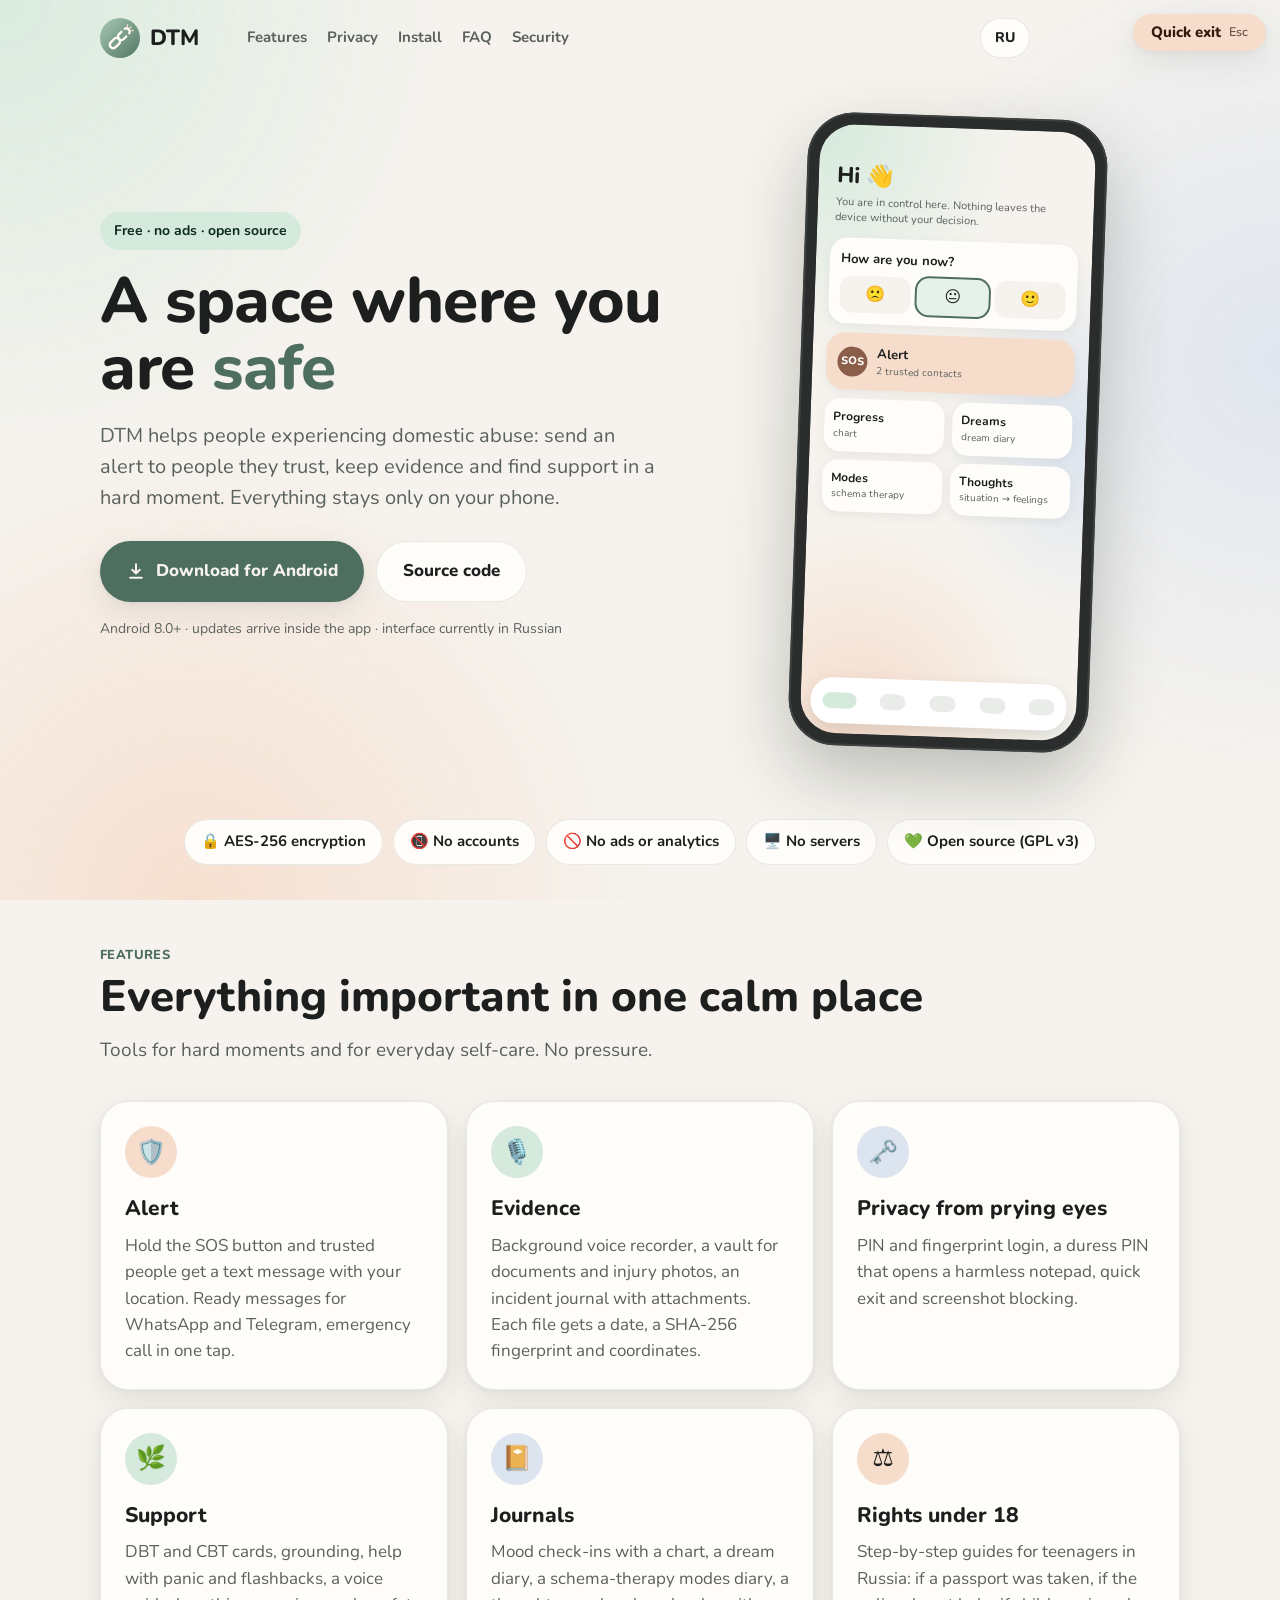
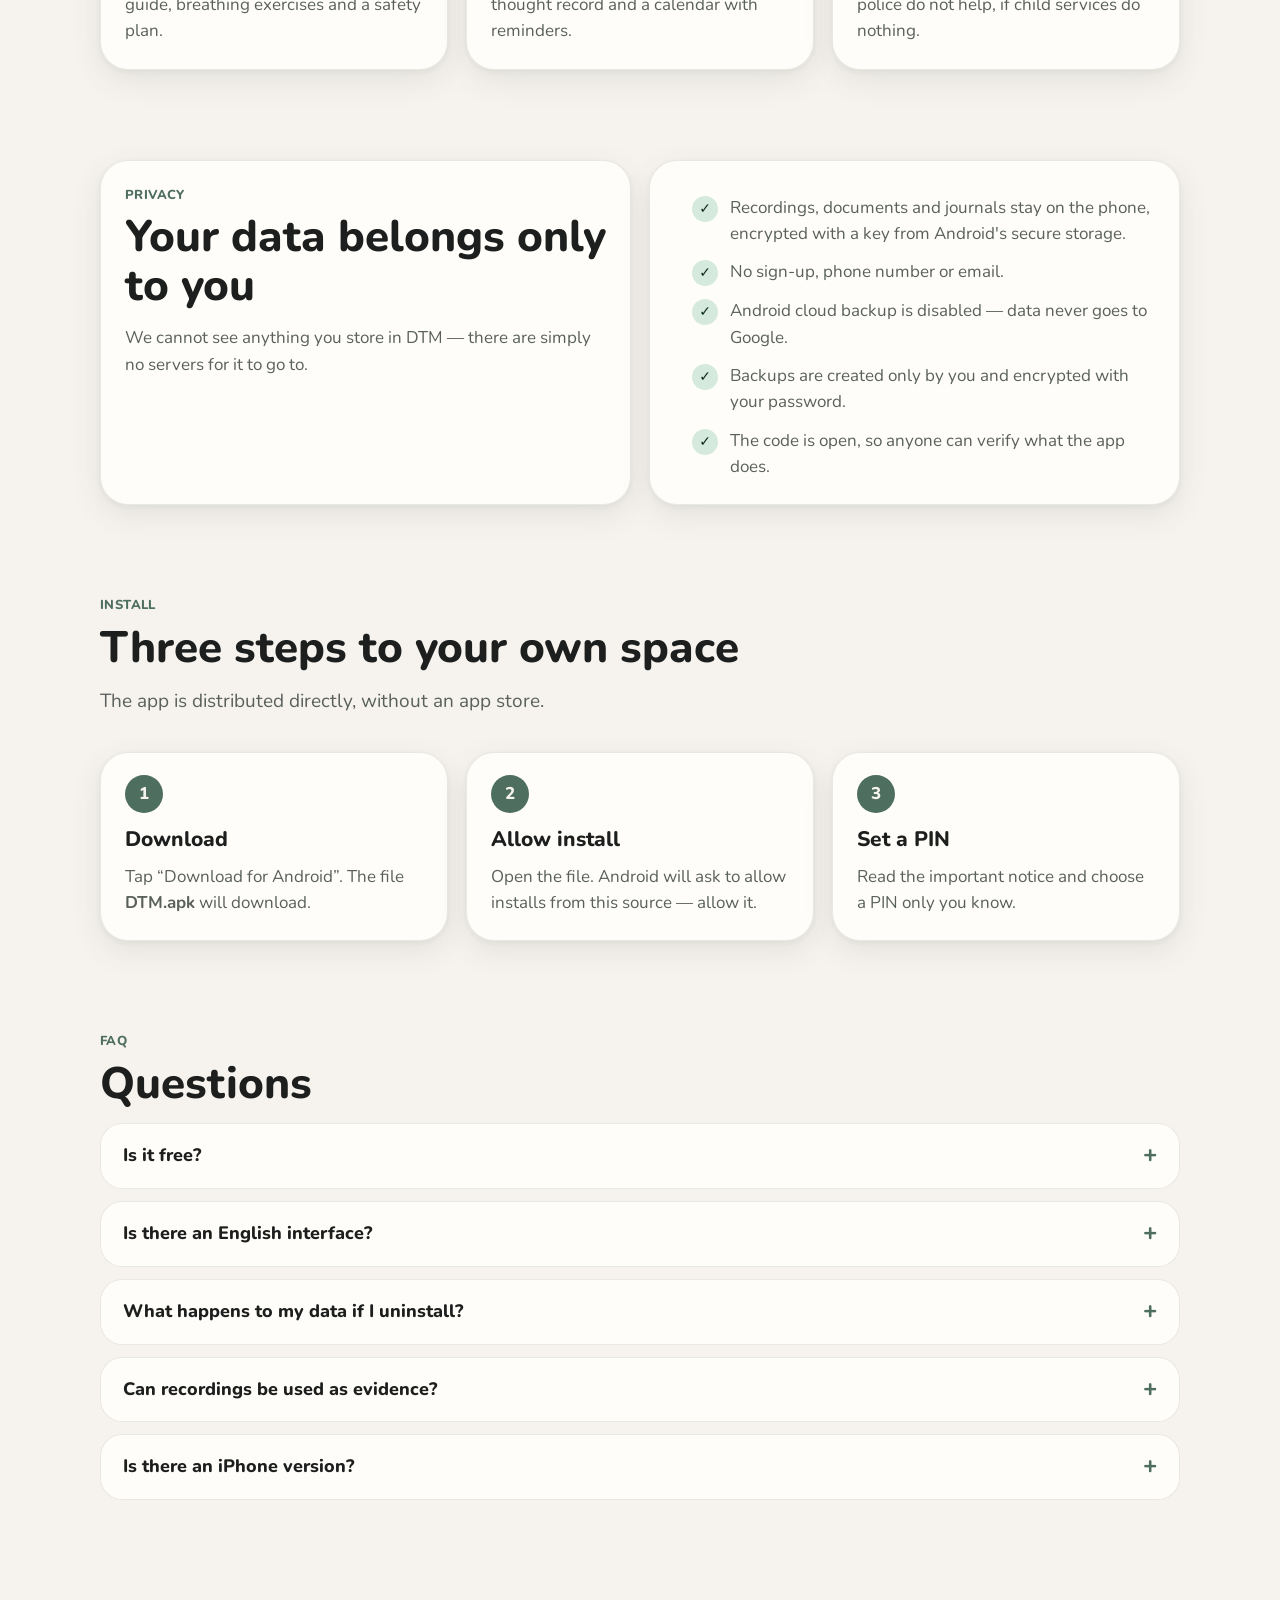
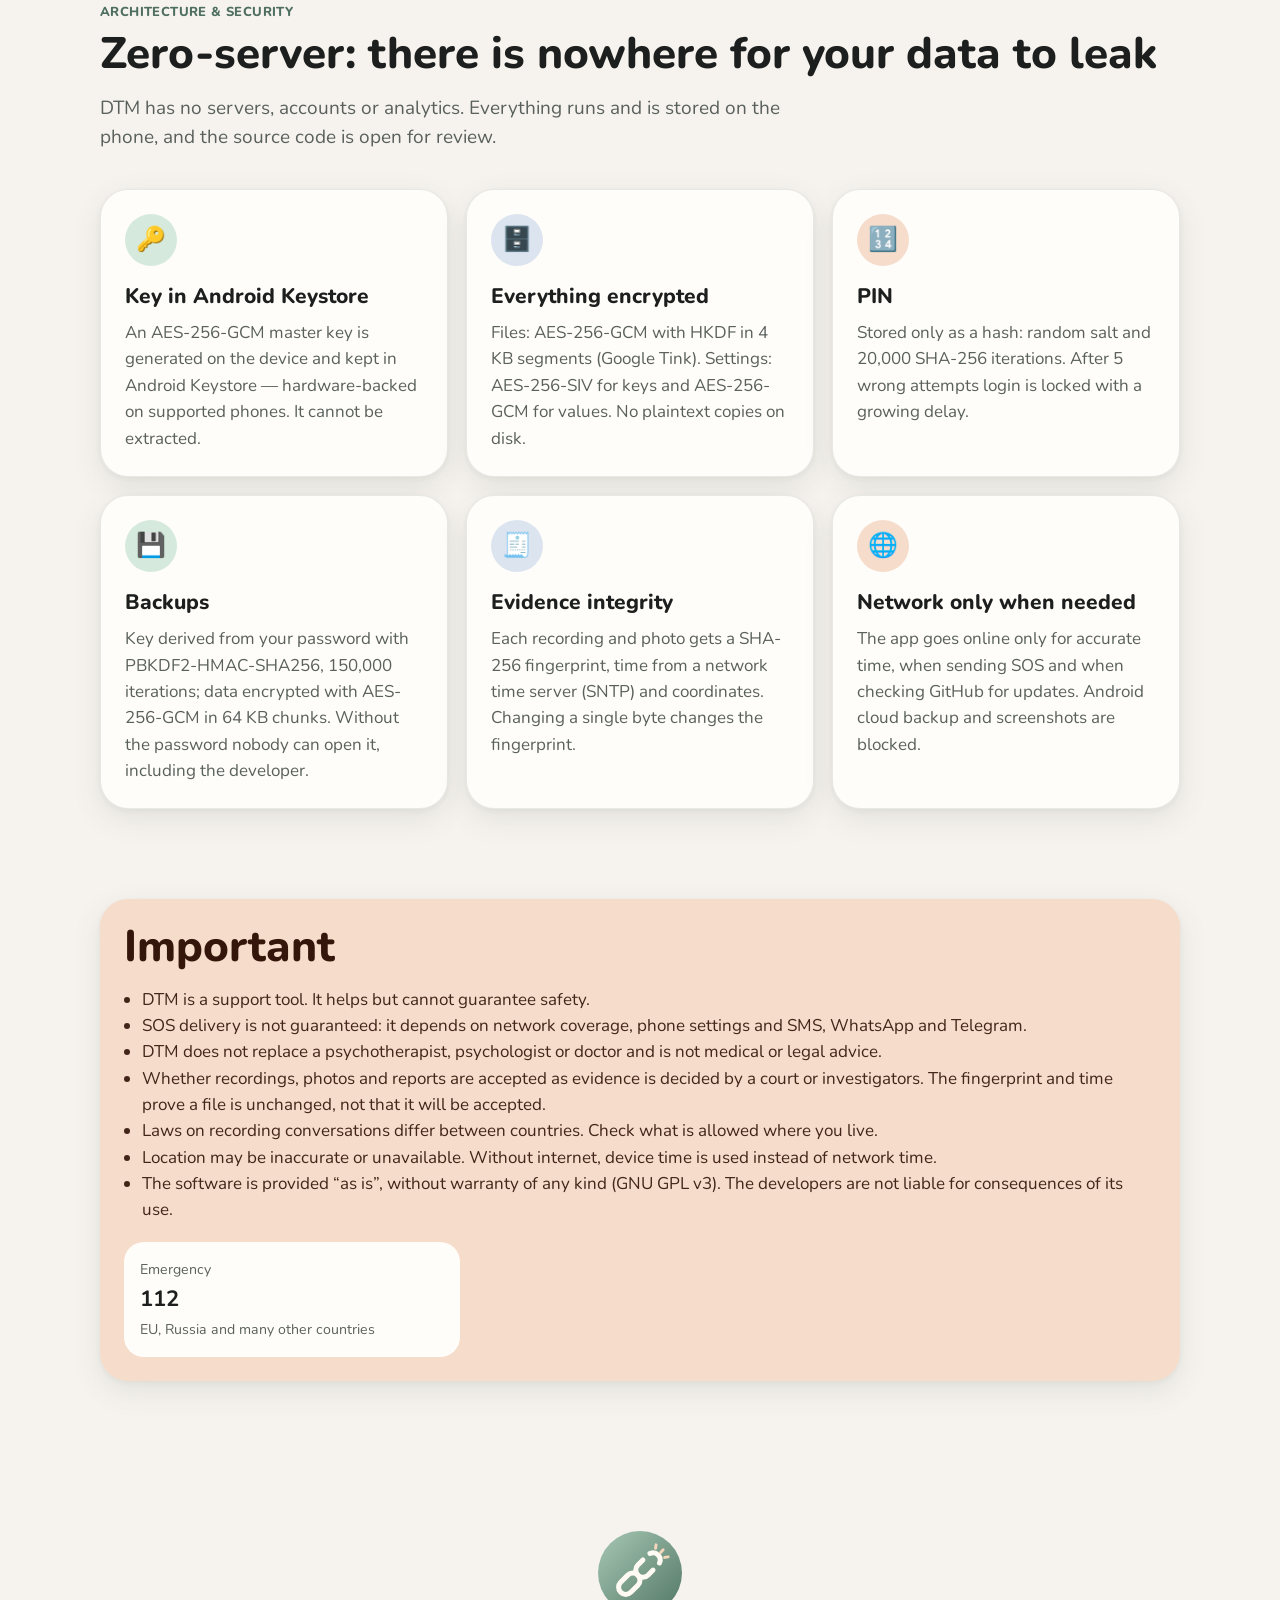
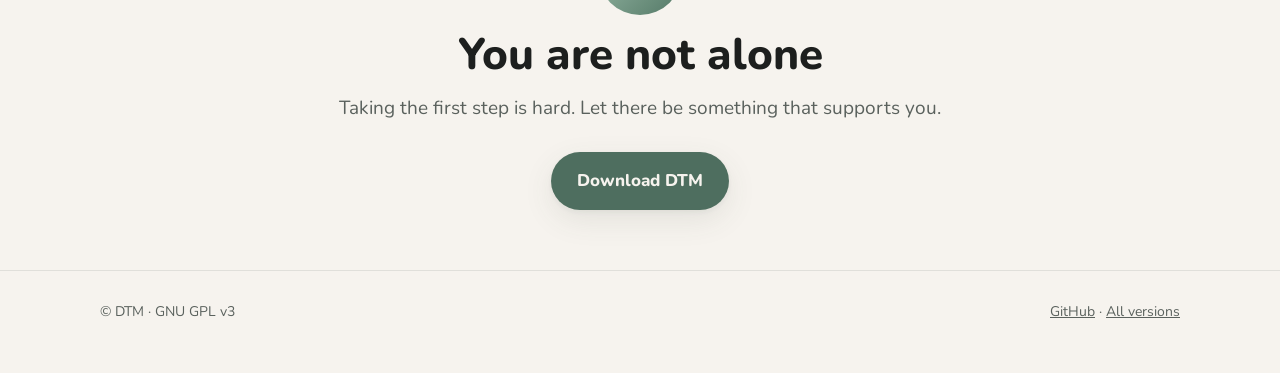
==== docs/en.html @ bc2557f1 "Лицензия GPLv3, README на английском, сайт на английском, раздел безопасности, работа в фоне" ====
<!doctype html>
<html lang="en">
<head>
<meta charset="utf-8">
<meta name="viewport" content="width=device-width, initial-scale=1, viewport-fit=cover">
<title>DTM — a space where you are safe</title>
<meta name="description" content="DTM is a free Android app for people experiencing domestic abuse: SOS with location, an encrypted vault for evidence, journals and support tools. All data stays on the phone.">
<meta name="referrer" content="no-referrer">
<meta property="og:title" content="DTM — a space where you are safe">
<meta property="og:description" content="Free Android app: SOS, an encrypted evidence vault, journals and support. No accounts, ads or servers.">
<meta property="og:image" content="https://nikaminow.github.io/DTM/logo.png">
<link rel="alternate" hreflang="ru" href="https://nikaminow.github.io/DTM/">
<link rel="icon" href="logo.svg" type="image/svg+xml">
<link rel="preconnect" href="https://fonts.googleapis.com">
<link rel="preconnect" href="https://fonts.gstatic.com" crossorigin>
<link href="https://fonts.googleapis.com/css2?family=Nunito:wght@400;500;600;700;800&display=swap" rel="stylesheet">
<link rel="stylesheet" href="style.css">
</head>
<body>

<button class="exit" id="exit" type="button">Quick exit <small>Esc</small></button>

<header class="top">
  <div class="wrap nav">
    <a class="brand" href="#"><img src="logo.svg" alt=""> DTM</a>
    <nav>
      <a href="#features">Features</a>
      <a href="#privacy">Privacy</a>
      <a href="#install">Install</a>
      <a href="#faq">FAQ</a>
      <a href="#arch">Security</a>
    </nav>
    <a class="langsw" href="index.html" hreflang="ru">RU</a>
  </div>
</header>

<main class="wrap">
  <section class="hero">
    <div>
      <span class="pill">Free · no ads · open source</span>
      <h1>A space where you are <em>safe</em></h1>
      <p class="lead">DTM helps people experiencing domestic abuse: send an alert to people they trust, keep evidence and find support in a hard moment. Everything stays only on your phone.</p>
      <div class="cta">
        <a class="btn btn-primary" href="https://github.com/nikaminow/DTM/releases/latest/download/DTM.apk">
          <svg viewBox="0 0 24 24" fill="none" stroke="currentColor" stroke-width="2.4" stroke-linecap="round" stroke-linejoin="round"><path d="M12 4v11m0 0-4.5-4.5M12 15l4.5-4.5M5 20h14"/></svg>
          Download for Android
        </a>
        <a class="btn btn-soft" href="https://github.com/nikaminow/DTM">Source code</a>
      </div>
      <p class="meta">Android 8.0+ · updates arrive inside the app · interface currently in Russian</p>
    </div>
    <div class="phone" aria-hidden="true">
      <div class="screen">
        <h4>Hi 👋</h4>
        <p class="sub">You are in control here. Nothing leaves the device without your decision.</p>
        <div class="m-card"><b>How are you now?</b>
          <div class="m-mood"><span>🙁</span><span class="on">😐</span><span>🙂</span></div>
        </div>
        <div class="m-card m-sos"><i>SOS</i><div><b>Alert</b><small>2 trusted contacts</small></div></div>
        <div class="m-row">
          <div class="m-tile"><b>Progress</b><small>chart</small></div>
          <div class="m-tile"><b>Dreams</b><small>dream diary</small></div>
          <div class="m-tile"><b>Modes</b><small>schema therapy</small></div>
          <div class="m-tile"><b>Thoughts</b><small>situation → feelings</small></div>
        </div>
        <div class="m-bar"><span class="on"></span><span></span><span></span><span></span><span></span></div>
      </div>
    </div>
  </section>

  <div class="trust reveal">
    <span>🔒 AES-256 encryption</span>
    <span>📵 No accounts</span>
    <span>🚫 No ads or analytics</span>
    <span>🖥️ No servers</span>
    <span>💚 Open source (GPL v3)</span>
  </div>

  <section id="features">
    <div class="kicker">Features</div>
    <h2>Everything important in one calm place</h2>
    <p class="section-lead">Tools for hard moments and for everyday self-care. No pressure.</p>
    <div class="grid">
      <article class="card reveal"><div class="ico clay">🛡️</div><h3>Alert</h3>
        <p>Hold the SOS button and trusted people get a text message with your location. Ready messages for WhatsApp and Telegram, emergency call in one tap.</p></article>
      <article class="card reveal"><div class="ico sage">🎙️</div><h3>Evidence</h3>
        <p>Background voice recorder, a vault for documents and injury photos, an incident journal with attachments. Each file gets a date, a SHA-256 fingerprint and coordinates.</p></article>
      <article class="card reveal"><div class="ico slate">🗝️</div><h3>Privacy from prying eyes</h3>
        <p>PIN and fingerprint login, a duress PIN that opens a harmless notepad, quick exit and screenshot blocking.</p></article>
      <article class="card reveal"><div class="ico sage">🌿</div><h3>Support</h3>
        <p>DBT and CBT cards, grounding, help with panic and flashbacks, a voice guide, breathing exercises and a safety plan.</p></article>
      <article class="card reveal"><div class="ico slate">📔</div><h3>Journals</h3>
        <p>Mood check-ins with a chart, a dream diary, a schema-therapy modes diary, a thought record and a calendar with reminders.</p></article>
      <article class="card reveal"><div class="ico clay">⚖️</div><h3>Rights under 18</h3>
        <p>Step-by-step guides for teenagers in Russia: if a passport was taken, if the police do not help, if child services do nothing.</p></article>
    </div>
  </section>

  <section id="privacy">
    <div class="split">
      <div class="card reveal">
        <div class="kicker">Privacy</div>
        <h2>Your data belongs only to you</h2>
        <p>We cannot see anything you store in DTM — there are simply no servers for it to go to.</p>
      </div>
      <div class="card reveal">
        <ul class="check">
          <li>Recordings, documents and journals stay on the phone, encrypted with a key from Android's secure storage.</li>
          <li>No sign-up, phone number or email.</li>
          <li>Android cloud backup is disabled — data never goes to Google.</li>
          <li>Backups are created only by you and encrypted with your password.</li>
          <li>The code is open, so anyone can verify what the app does.</li>
        </ul>
      </div>
    </div>
  </section>

  <section id="install">
    <div class="kicker">Install</div>
    <h2>Three steps to your own space</h2>
    <p class="section-lead">The app is distributed directly, without an app store.</p>
    <div class="steps">
      <div class="card step reveal"><h3>Download</h3><p>Tap “Download for Android”. The file <b>DTM.apk</b> will download.</p></div>
      <div class="card step reveal"><h3>Allow install</h3><p>Open the file. Android will ask to allow installs from this source — allow it.</p></div>
      <div class="card step reveal"><h3>Set a PIN</h3><p>Read the important notice and choose a PIN only you know.</p></div>
    </div>
  </section>

  <section id="faq">
    <div class="kicker">FAQ</div>
    <h2>Questions</h2>
    <details class="reveal"><summary>Is it free?</summary><p>Yes, completely. No ads, subscriptions or paid features.</p></details>
    <details class="reveal"><summary>Is there an English interface?</summary><p>Not yet — the app is in Russian for now. English localization is planned.</p></details>
    <details class="reveal"><summary>What happens to my data if I uninstall?</summary><p>It is deleted with the app. Create a backup in settings and keep the file outside the phone.</p></details>
    <details class="reveal"><summary>Can recordings be used as evidence?</summary><p>DTM records network time, coordinates and a SHA-256 fingerprint of each file and builds a report for a lawyer. Whether materials are accepted is decided by a court or investigators. Ask a lawyer.</p></details>
    <details class="reveal"><summary>Is there an iPhone version?</summary><p>Not yet — Android 8.0 and newer only.</p></details>
  </section>

  <section id="arch">
    <div class="kicker">Architecture &amp; security</div>
    <h2>Zero-server: there is nowhere for your data to leak</h2>
    <p class="section-lead">DTM has no servers, accounts or analytics. Everything runs and is stored on the phone, and the source code is open for review.</p>
    <div class="grid">
      <article class="card reveal"><div class="ico sage">🔑</div><h3>Key in Android Keystore</h3>
        <p>An AES-256-GCM master key is generated on the device and kept in Android Keystore — hardware-backed on supported phones. It cannot be extracted.</p></article>
      <article class="card reveal"><div class="ico slate">🗄️</div><h3>Everything encrypted</h3>
        <p>Files: AES-256-GCM with HKDF in 4 KB segments (Google Tink). Settings: AES-256-SIV for keys and AES-256-GCM for values. No plaintext copies on disk.</p></article>
      <article class="card reveal"><div class="ico clay">🔢</div><h3>PIN</h3>
        <p>Stored only as a hash: random salt and 20,000 SHA-256 iterations. After 5 wrong attempts login is locked with a growing delay.</p></article>
      <article class="card reveal"><div class="ico sage">💾</div><h3>Backups</h3>
        <p>Key derived from your password with PBKDF2-HMAC-SHA256, 150,000 iterations; data encrypted with AES-256-GCM in 64 KB chunks. Without the password nobody can open it, including the developer.</p></article>
      <article class="card reveal"><div class="ico slate">🧾</div><h3>Evidence integrity</h3>
        <p>Each recording and photo gets a SHA-256 fingerprint, time from a network time server (SNTP) and coordinates. Changing a single byte changes the fingerprint.</p></article>
      <article class="card reveal"><div class="ico clay">🌐</div><h3>Network only when needed</h3>
        <p>The app goes online only for accurate time, when sending SOS and when checking GitHub for updates. Android cloud backup and screenshots are blocked.</p></article>
    </div>
  </section>

  <section>
    <div class="card important reveal">
      <h2 style="margin-top:0">Important</h2>
      <ul>
        <li>DTM is a support tool. It helps but cannot guarantee safety.</li>
        <li>SOS delivery is not guaranteed: it depends on network coverage, phone settings and SMS, WhatsApp and Telegram.</li>
        <li>DTM does not replace a psychotherapist, psychologist or doctor and is not medical or legal advice.</li>
        <li>Whether recordings, photos and reports are accepted as evidence is decided by a court or investigators. The fingerprint and time prove a file is unchanged, not that it will be accepted.</li>
        <li>Laws on recording conversations differ between countries. Check what is allowed where you live.</li>
        <li>Location may be inaccurate or unavailable. Without internet, device time is used instead of network time.</li>
        <li>The software is provided “as is”, without warranty of any kind (GNU GPL v3). The developers are not liable for consequences of its use.</li>
      </ul>
      <div class="phones">
        <a href="tel:112"><small>Emergency</small><b>112</b><small>EU, Russia and many other countries</small></a>
      </div>
    </div>
  </section>

  <section class="final reveal">
    <img src="logo.svg" alt="">
    <h2>You are not alone</h2>
    <p class="section-lead" style="margin:0 auto 28px">Taking the first step is hard. Let there be something that supports you.</p>
    <a class="btn btn-primary" href="https://github.com/nikaminow/DTM/releases/latest/download/DTM.apk">Download DTM</a>
  </section>
</main>

<footer>
  <div class="wrap row">
    <span>© DTM · GNU GPL v3</span>
    <span><a href="https://github.com/nikaminow/DTM">GitHub</a> · <a href="https://github.com/nikaminow/DTM/releases">All versions</a></span>
  </div>
</footer>

<script>
  function leave() { window.location.replace("https://www.bbc.com/weather"); }
  document.getElementById("exit").addEventListener("click", leave);
  document.addEventListener("keydown", function (e) { if (e.key === "Escape") leave(); });
  var io = "IntersectionObserver" in window ? new IntersectionObserver(function (items) {
    items.forEach(function (it) { if (it.isIntersecting) { it.target.classList.add("in"); io.unobserve(it.target); } });
  }, { threshold: 0.12 }) : null;
  document.querySelectorAll(".reveal").forEach(function (el) { io ? io.observe(el) : el.classList.add("in"); });
</script>
</body>
</html>
---- docs/style.css ----
:root {
    --bg: #F6F3EE; --bg2: #EFEBE4; --card: #FFFDF9; --ink: #1D1F1E; --muted: #5A615D;
    --line: rgba(64, 80, 72, .12); --shadow: 0 10px 30px rgba(64, 80, 72, .10), 0 2px 6px rgba(64, 80, 72, .06);
    --sage: #4E6E5F; --sage-soft: #D5EADD; --sage-ink: #0D2A1E;
    --slate: #56657A; --slate-soft: #DCE4EF;
    --clay: #8A5E48; --clay-soft: #F6DCCB; --clay-ink: #34170A;
    --blob1: #D5EADD; --blob2: #DCE4EF; --blob3: #F6DCCB;
    --radius: 28px;
  }
  @media (prefers-color-scheme: dark) {
    :root {
      --bg: #1B1D1C; --bg2: #212423; --card: #242725; --ink: #EAE8E3; --muted: #B4BBB7;
      --line: rgba(255,255,255,.08); --shadow: 0 10px 30px rgba(0,0,0,.25);
      --sage: #C2DDCD; --sage-soft: #3A5547; --sage-ink: #DDF1E5;
      --slate: #C6CFDA; --slate-soft: #414B59;
      --clay: #EDCDB6; --clay-soft: #6B4E40; --clay-ink: #FDE6D7;
      --blob1: #2F4A3E; --blob2: #353F4C; --blob3: #4D3A31;
    }
  }
  * { box-sizing: border-box; }
  html { scroll-behavior: smooth; }
  @media (prefers-reduced-motion: reduce) { html { scroll-behavior: auto; } * { transition: none !important; animation: none !important; } }
  body {
    margin: 0; font-family: "Nunito", system-ui, -apple-system, "Segoe UI", sans-serif;
    color: var(--ink); background: var(--bg); line-height: 1.55; font-size: 17px;
    -webkit-font-smoothing: antialiased; overflow-x: hidden;
  }
  /* мягкие размытые пятна на фоне */
  body::before {
    content: ""; position: fixed; inset: 0; z-index: -1; pointer-events: none;
    background:
      radial-gradient(60vmax 60vmax at 0% 0%, var(--blob1), transparent 60%),
      radial-gradient(55vmax 55vmax at 100% 40%, var(--blob2), transparent 60%),
      radial-gradient(60vmax 60vmax at 15% 100%, var(--blob3), transparent 60%);
    opacity: .85;
  }
  a { color: inherit; }
  .wrap { max-width: 1120px; margin: 0 auto; padding: 0 20px; }

  /* быстрый выход */
  .exit {
    position: fixed; top: 14px; right: 14px; z-index: 50;
    display: inline-flex; align-items: center; gap: 8px;
    padding: 11px 18px; border-radius: 999px; border: 0; cursor: pointer;
    font: 800 15px/1 "Nunito", sans-serif; color: var(--clay-ink); background: var(--clay-soft);
    box-shadow: var(--shadow);
  }
  .exit:hover { filter: brightness(.97); }
  .exit small { font-weight: 600; opacity: .7; }

  header.top { padding: 18px 0; }
  .nav { display: flex; align-items: center; gap: 24px; padding-right: 170px; }
  .brand { display: flex; align-items: center; gap: 10px; font-weight: 800; font-size: 22px; text-decoration: none; }
  .brand img { width: 40px; height: 40px; }
  .nav nav { display: flex; gap: 20px; margin-left: auto; }
  .nav nav a { text-decoration: none; color: var(--muted); font-weight: 700; font-size: 15px; }
  .nav nav a:hover { color: var(--ink); }
  @media (max-width: 860px) { .nav nav { display: none; } .nav { padding-right: 150px; } }

  .btn {
    display: inline-flex; align-items: center; justify-content: center; gap: 10px;
    padding: 16px 26px; border-radius: 999px; text-decoration: none;
    font-weight: 800; font-size: 17px; transition: transform .2s cubic-bezier(.3,.7,.4,1.4), box-shadow .2s;
  }
  .btn:active { transform: scale(.97); }
  .btn-primary { background: var(--sage); color: var(--bg); box-shadow: var(--shadow); }
  .btn-primary:hover { transform: translateY(-2px); }
  .btn-soft { background: var(--card); color: var(--ink); border: 1px solid var(--line); }
  .btn svg { width: 20px; height: 20px; }

  /* hero */
  .hero { display: grid; grid-template-columns: 1.1fr .9fr; gap: 48px; align-items: center; padding: 40px 0 70px; }
  @media (max-width: 920px) { .hero { grid-template-columns: 1fr; padding-top: 16px; } }
  .hero > *, .grid > *, .split > *, .steps > * { min-width: 0; }
  h1, h2 { overflow-wrap: break-word; hyphens: auto; }
  @media (max-width: 520px) {
    body { font-size: 16px; }
    .lead { font-size: 18px; }
    .cta .btn { flex: 1 1 100%; }
    .exit { padding: 10px 14px; }
    .exit small { display: none; }
    .nav { padding-right: 130px; }
  }
  .pill {
    display: inline-flex; gap: 8px; align-items: center; padding: 8px 14px; border-radius: 999px;
    background: var(--sage-soft); color: var(--sage-ink); font-weight: 700; font-size: 14px;
  }
  h1 { font-size: clamp(38px, 6vw, 64px); line-height: 1.05; margin: 18px 0 18px; font-weight: 800; letter-spacing: -.5px; }
  h1 em { font-style: normal; color: var(--sage); }
  .lead { font-size: 20px; color: var(--muted); max-width: 560px; margin: 0 0 28px; }
  .cta { display: flex; gap: 12px; flex-wrap: wrap; }
  .meta { margin-top: 16px; color: var(--muted); font-size: 14px; }

  /* телефон */
  .phone {
    justify-self: center; width: 300px; max-width: 86vw; aspect-ratio: 9 / 19; border-radius: 46px; padding: 12px;
    background: #2A2D2C; box-shadow: 0 30px 70px rgba(40, 55, 48, .28), inset 0 0 0 2px #3c403e;
    transform: rotate(2deg);
  }
  .screen {
    width: 100%; height: 100%; border-radius: 36px; overflow: hidden; position: relative;
    background:
      radial-gradient(120% 60% at 0% 0%, #D5EADD, transparent 60%),
      radial-gradient(90% 50% at 100% 50%, #DCE4EF, transparent 60%),
      radial-gradient(120% 60% at 20% 100%, #F6DCCB, transparent 60%), #F6F3EE;
    color: #1D1F1E; padding: 26px 14px 0; font-size: 12px;
  }
  .screen h4 { margin: 8px 4px 2px; font-size: 22px; font-weight: 800; }
  .screen .sub { margin: 0 4px 12px; color: #5A615D; font-size: 11px; line-height: 1.4; }
  .m-card { background: #FFFDF9; border-radius: 18px; padding: 11px; margin-bottom: 9px; box-shadow: 0 3px 10px rgba(64,80,72,.08); }
  .m-card b { display: block; font-size: 13px; }
  .m-mood { display: grid; grid-template-columns: repeat(3, 1fr); gap: 6px; margin-top: 7px; }
  .m-mood span { background: #F6F3EE; border-radius: 12px; text-align: center; padding: 6px 0; font-size: 16px; }
  .m-mood span.on { outline: 2px solid #4E6E5F; background: #E6F1EA; }
  .m-sos { background: #F6DCCB; display: flex; align-items: center; gap: 9px; }
  .m-sos i { width: 30px; height: 30px; border-radius: 50%; background: #8A5E48; display: grid; place-items: center; color: #fff; font-style: normal; font-weight: 800; font-size: 11px; }
  .m-row { display: grid; grid-template-columns: 1fr 1fr; gap: 8px; }
  .m-tile { background: #FFFDF9; border-radius: 16px; padding: 9px; box-shadow: 0 3px 10px rgba(64,80,72,.08); }
  .m-tile b, .m-sos small, .m-tile small { display: block; }
  .m-tile small, .m-sos small { color: #5A615D; font-size: 10px; }
  .m-bar {
    position: absolute; left: 10px; right: 10px; bottom: 10px; height: 46px; border-radius: 22px; background: #fff;
    box-shadow: 0 6px 16px rgba(64,80,72,.15); display: flex; justify-content: space-around; align-items: center;
  }
  .m-bar span { width: 26px; height: 16px; border-radius: 9px; background: #E9ECE8; }
  .m-bar span.on { background: #D5EADD; width: 34px; }

  /* полоса доверия */
  .trust { display: flex; flex-wrap: wrap; gap: 10px; justify-content: center; margin: 0 0 80px; }
  .trust span { padding: 10px 16px; border-radius: 999px; background: var(--card); border: 1px solid var(--line); font-weight: 700; font-size: 15px; }

  section { padding: 0 0 90px; }
  .kicker { color: var(--sage); font-weight: 800; letter-spacing: .4px; text-transform: uppercase; font-size: 13px; }
  h2 { font-size: clamp(30px, 4vw, 44px); line-height: 1.12; margin: 8px 0 14px; font-weight: 800; }
  .section-lead { color: var(--muted); font-size: 19px; max-width: 680px; margin: 0 0 36px; }

  .grid { display: grid; grid-template-columns: repeat(3, 1fr); gap: 18px; }
  @media (max-width: 920px) { .grid { grid-template-columns: repeat(2, 1fr); } }
  @media (max-width: 600px) { .grid { grid-template-columns: 1fr; } }
  .card {
    background: var(--card); border: 1px solid var(--line); border-radius: var(--radius); padding: 24px;
    box-shadow: var(--shadow); transition: transform .3s cubic-bezier(.3,.7,.4,1.2);
  }
  .card:hover { transform: translateY(-4px); }
  .ico { width: 52px; height: 52px; border-radius: 50%; display: grid; place-items: center; font-size: 24px; margin-bottom: 14px; }
  .ico.sage { background: var(--sage-soft); } .ico.slate { background: var(--slate-soft); } .ico.clay { background: var(--clay-soft); }
  .card h3 { margin: 0 0 8px; font-size: 21px; font-weight: 800; }
  .card p { margin: 0; color: var(--muted); }
  .card ul { margin: 10px 0 0; padding-left: 18px; color: var(--muted); }

  .split { display: grid; grid-template-columns: 1fr 1fr; gap: 18px; }
  @media (max-width: 860px) { .split { grid-template-columns: 1fr; } }
  .check { list-style: none; padding: 0; margin: 0; display: grid; gap: 12px; }
  .check li { display: flex; gap: 12px; align-items: flex-start; }
  .check li::before { content: "✓"; flex: none; width: 26px; height: 26px; border-radius: 50%; display: grid; place-items: center; background: var(--sage-soft); color: var(--sage-ink); font-weight: 800; font-size: 14px; margin-top: 1px; }

  .steps { counter-reset: s; display: grid; grid-template-columns: repeat(3, 1fr); gap: 18px; }
  @media (max-width: 860px) { .steps { grid-template-columns: 1fr; } }
  .step { position: relative; padding-top: 70px; }
  .step::before {
    counter-increment: s; content: counter(s); position: absolute; top: 22px; left: 24px;
    width: 38px; height: 38px; border-radius: 50%; background: var(--sage); color: var(--bg);
    display: grid; place-items: center; font-weight: 800;
  }

  details {
    background: var(--card); border: 1px solid var(--line); border-radius: 22px; padding: 18px 22px; margin-bottom: 12px;
  }
  summary { cursor: pointer; font-weight: 800; font-size: 18px; list-style: none; display: flex; justify-content: space-between; gap: 16px; }
  summary::-webkit-details-marker { display: none; }
  summary::after { content: "+"; color: var(--sage); font-size: 24px; line-height: 1; transition: transform .25s; }
  details[open] summary::after { transform: rotate(45deg); }
  details p { color: var(--muted); margin: 12px 0 0; }

  .important { background: var(--clay-soft); color: var(--clay-ink); border: 0; }
  .important p, .important li { color: var(--clay-ink); opacity: .92; }
  .phones { display: grid; grid-template-columns: repeat(3, 1fr); gap: 12px; margin-top: 18px; }
  @media (max-width: 700px) { .phones { grid-template-columns: 1fr; } }
  .phones a { text-decoration: none; background: var(--card); color: var(--ink); border-radius: 20px; padding: 14px 16px; display: block; }
  .phones b { display: block; font-size: 22px; }
  .phones small { color: var(--muted); }

  .final { text-align: center; padding: 60px 24px; }
  .final img { width: 84px; height: 84px; }

  footer { padding: 30px 0 50px; color: var(--muted); font-size: 14px; border-top: 1px solid var(--line); }
  footer .row { display: flex; flex-wrap: wrap; gap: 18px; justify-content: space-between; align-items: center; }

  .reveal { opacity: 0; transform: translateY(18px); transition: opacity .7s ease, transform .7s cubic-bezier(.2,.7,.2,1); }
  .reveal.in { opacity: 1; transform: none; }
  .lang { position: fixed; top: 14px; left: 14px; z-index: 50; display: inline-flex; background: var(--card); border: 1px solid var(--line); border-radius: 999px; padding: 4px; box-shadow: var(--shadow); }
  .lang button { border: 0; background: transparent; cursor: pointer; font: 800 13px/1 "Nunito", sans-serif; color: var(--muted); padding: 7px 12px; border-radius: 999px; }
  .lang button.on { background: var(--sage); color: var(--bg); }
.langsw{margin-left:auto;text-decoration:none;font-weight:800;font-size:14px;padding:8px 14px;border-radius:999px;background:var(--card);border:1px solid var(--line)}
.nav nav{margin-left:24px}
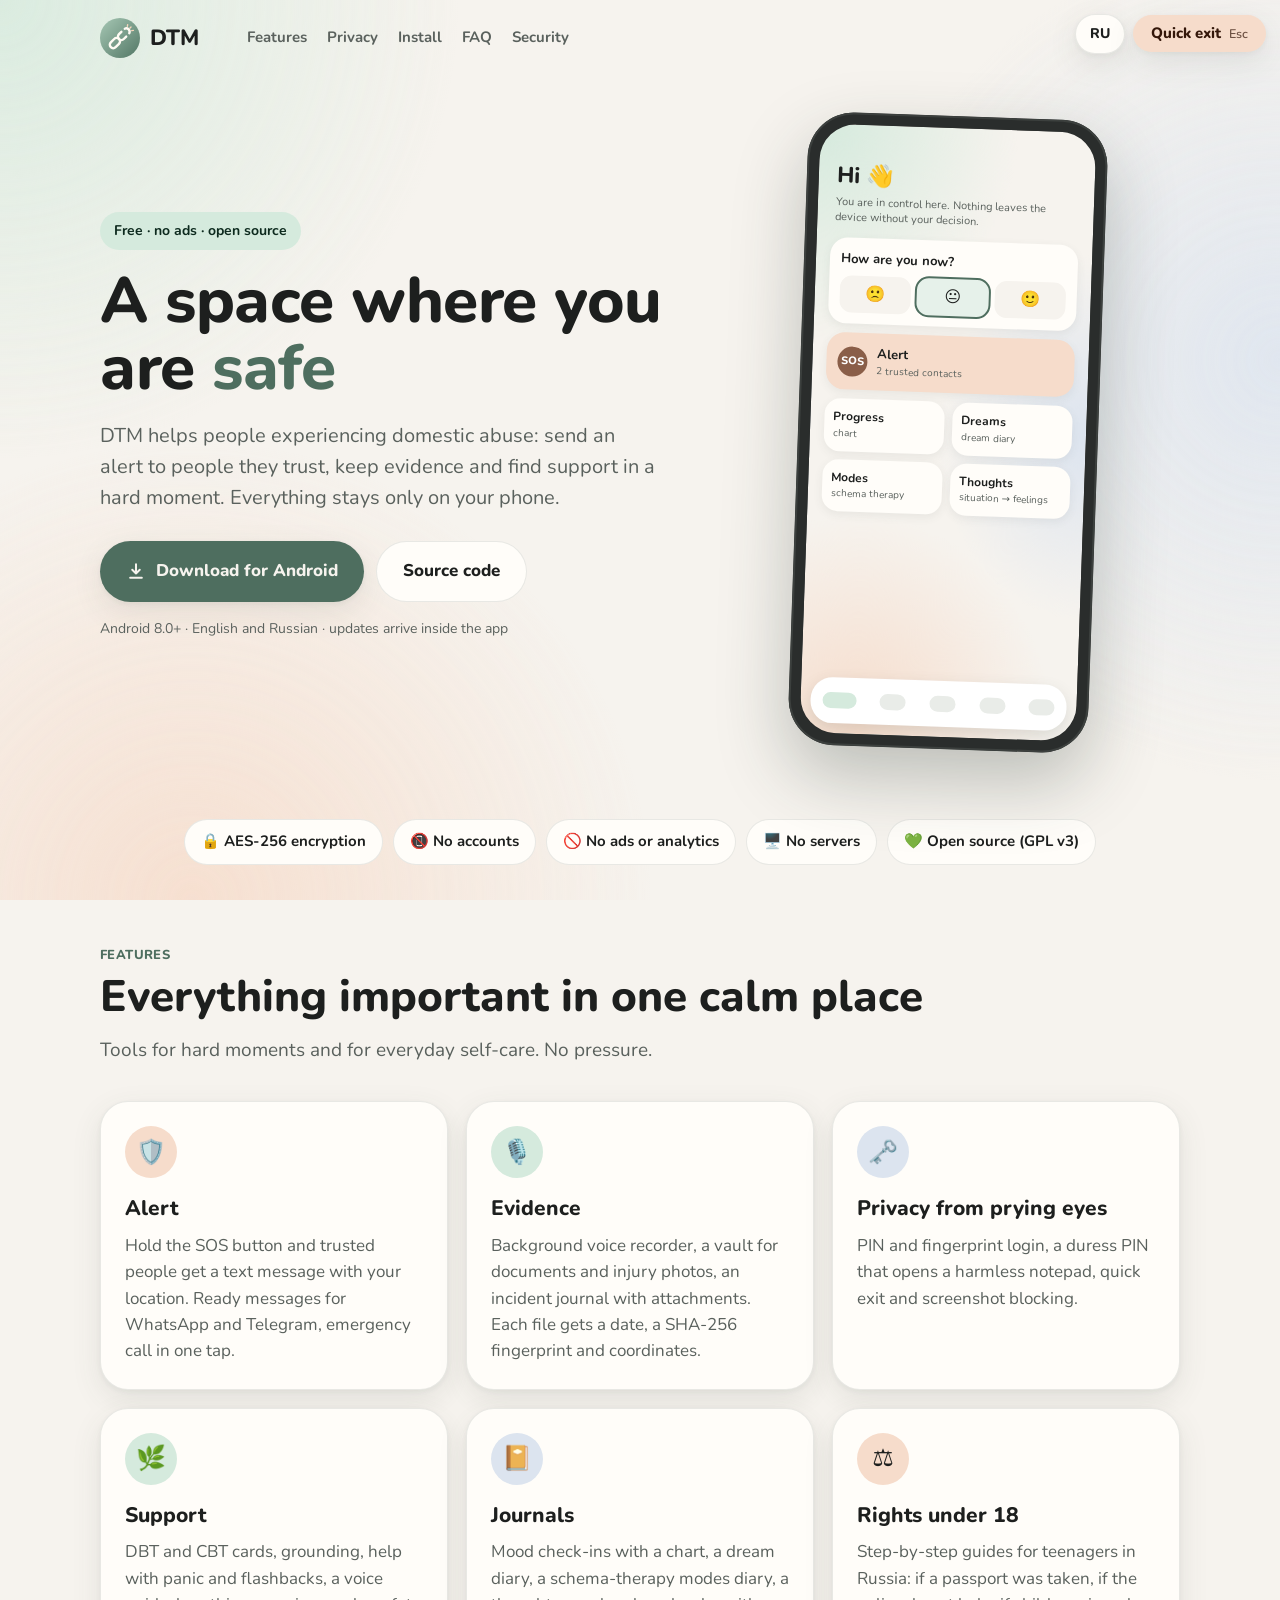
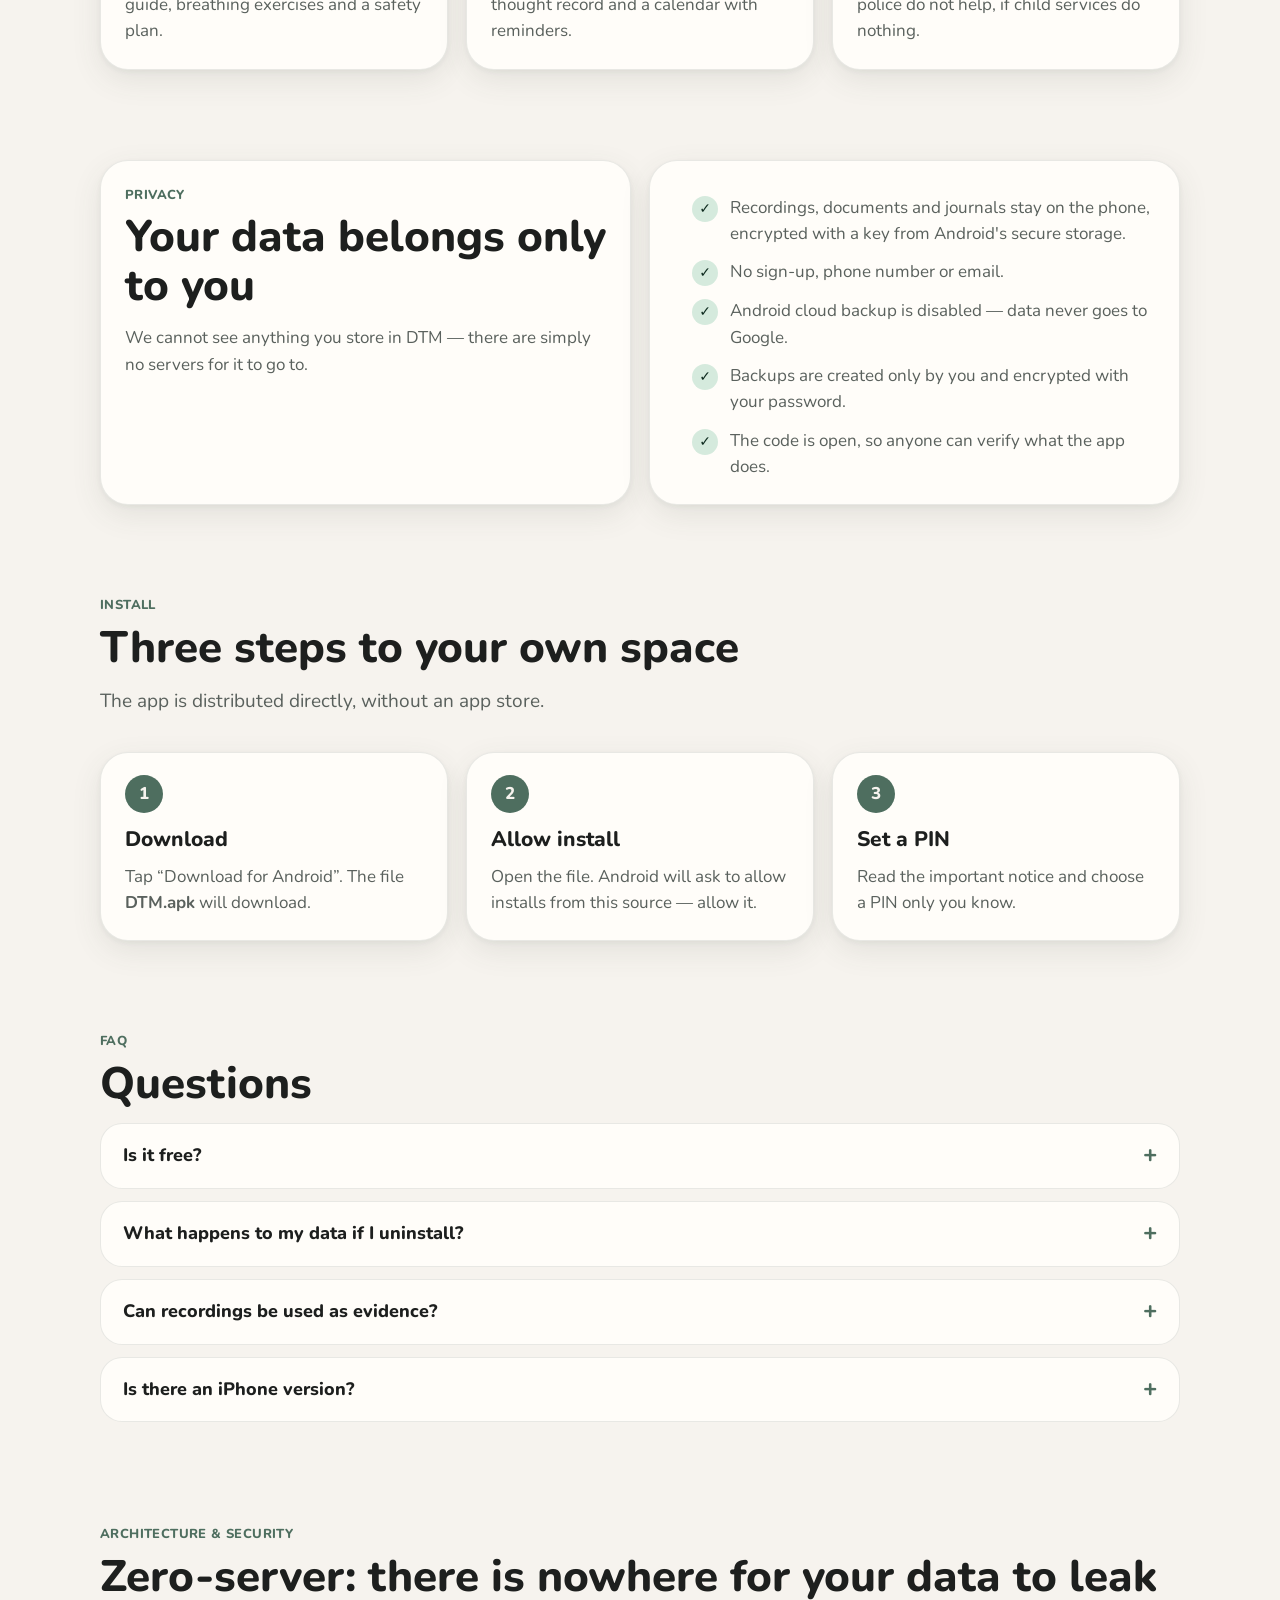
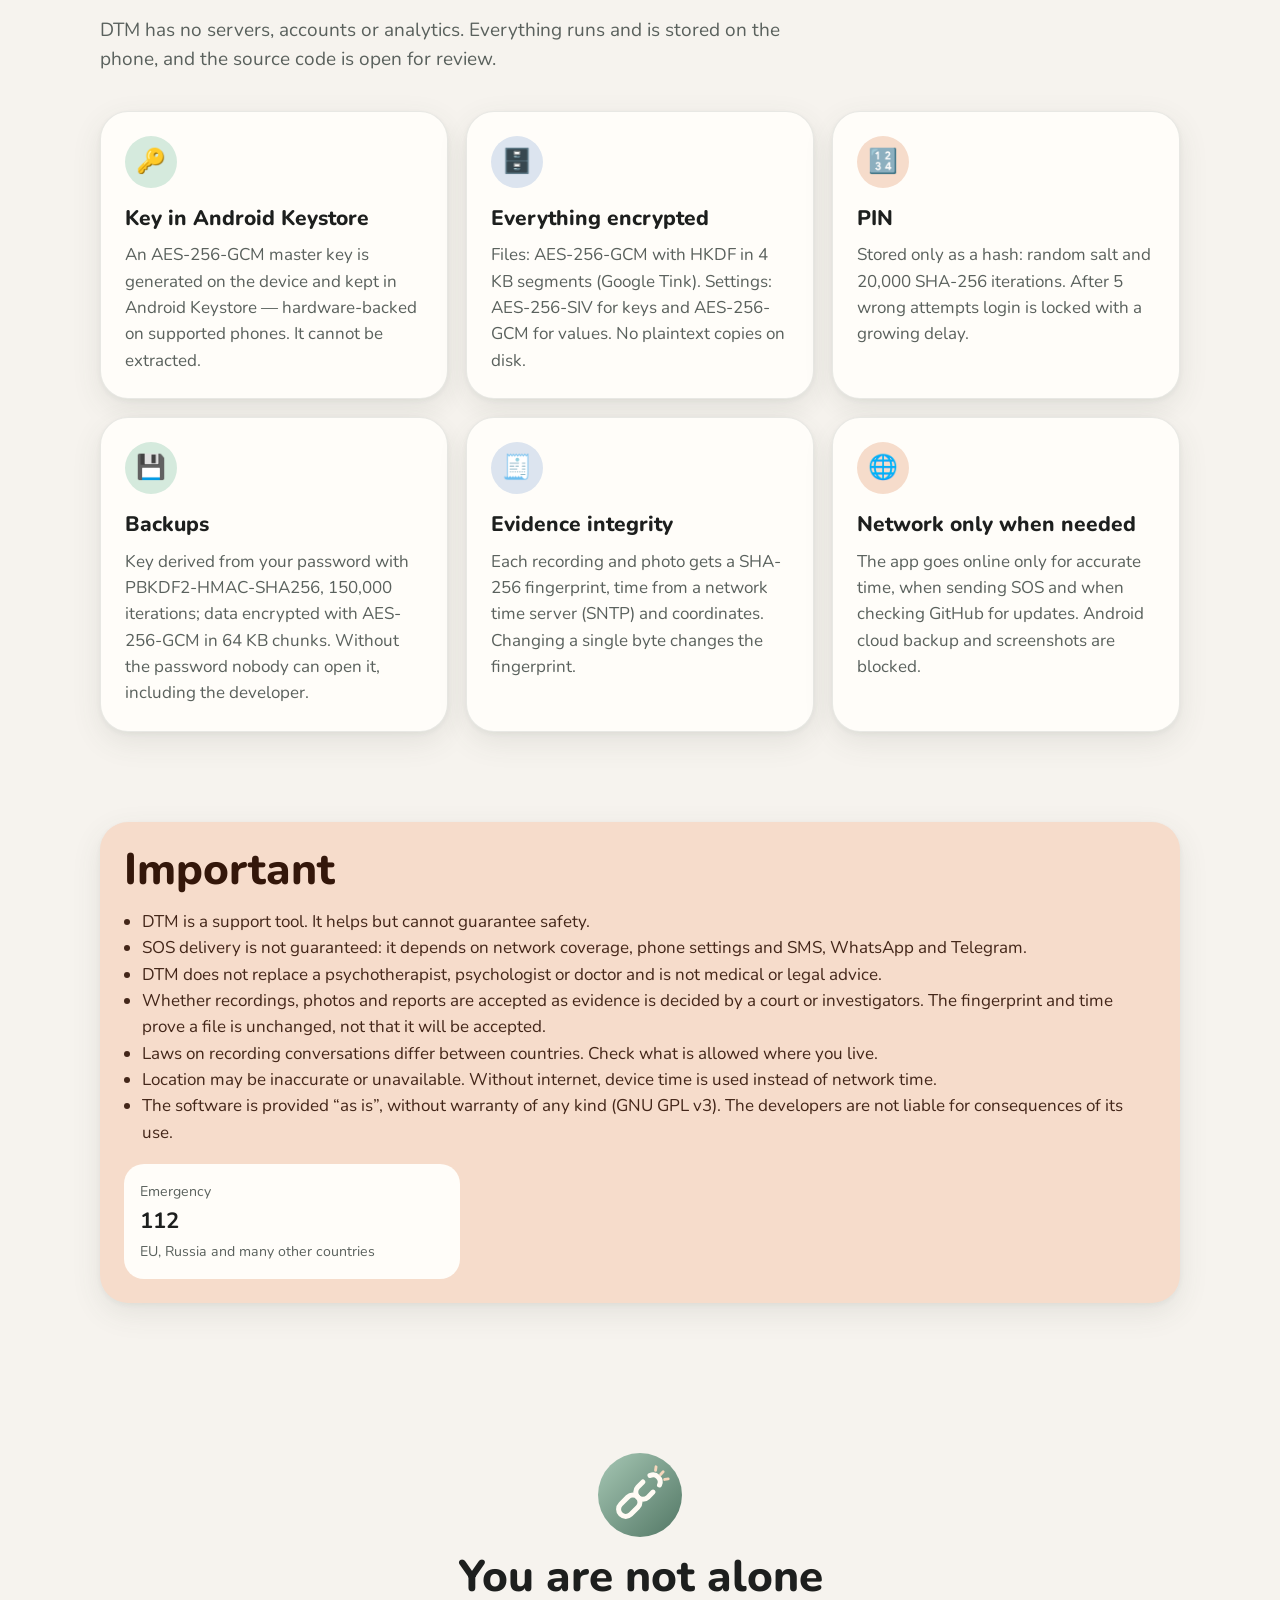
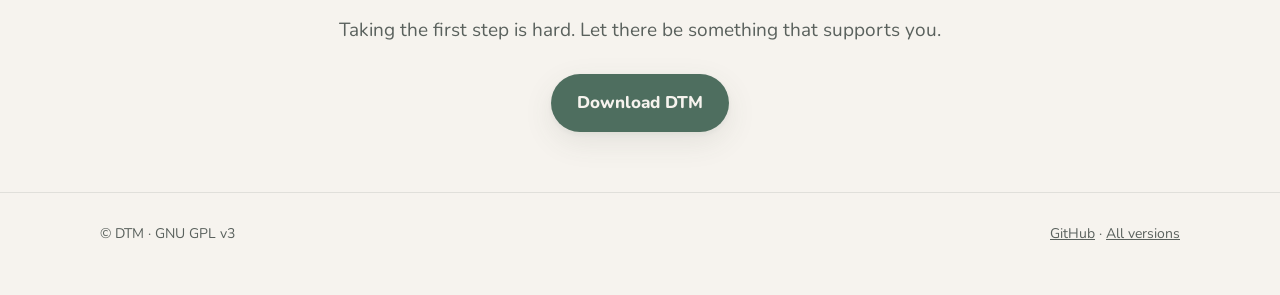
==== commit 52cc3e9e: "Сайт: переключатель языка рядом с быстрым выходом" ====
--- a/docs/en.html
+++ b/docs/en.html
@@ -18,7 +18,10 @@
 </head>
 <body>
 
-<button class="exit" id="exit" type="button">Quick exit <small>Esc</small></button>
+<div class="topright">
+  <a class="langsw" href="index.html" hreflang="ru">RU</a>
+  <button class="exit" id="exit" type="button">Quick exit <small>Esc</small></button>
+</div>
 
 <header class="top">
   <div class="wrap nav">
@@ -30,7 +33,6 @@
       <a href="#faq">FAQ</a>
       <a href="#arch">Security</a>
     </nav>
-    <a class="langsw" href="index.html" hreflang="ru">RU</a>
   </div>
 </header>
 
@@ -47,7 +49,7 @@
         </a>
         <a class="btn btn-soft" href="https://github.com/nikaminow/DTM">Source code</a>
       </div>
-      <p class="meta">Android 8.0+ · updates arrive inside the app · interface currently in Russian</p>
+      <p class="meta">Android 8.0+ · English and Russian · updates arrive inside the app</p>
     </div>
     <div class="phone" aria-hidden="true">
       <div class="screen">
@@ -130,7 +132,6 @@
     <div class="kicker">FAQ</div>
     <h2>Questions</h2>
     <details class="reveal"><summary>Is it free?</summary><p>Yes, completely. No ads, subscriptions or paid features.</p></details>
-    <details class="reveal"><summary>Is there an English interface?</summary><p>Not yet — the app is in Russian for now. English localization is planned.</p></details>
     <details class="reveal"><summary>What happens to my data if I uninstall?</summary><p>It is deleted with the app. Create a backup in settings and keep the file outside the phone.</p></details>
     <details class="reveal"><summary>Can recordings be used as evidence?</summary><p>DTM records network time, coordinates and a SHA-256 fingerprint of each file and builds a report for a lawyer. Whether materials are accepted is decided by a court or investigators. Ask a lawyer.</p></details>
     <details class="reveal"><summary>Is there an iPhone version?</summary><p>Not yet — Android 8.0 and newer only.</p></details>
--- a/docs/style.css
+++ b/docs/style.css
@@ -49,13 +49,13 @@
   .exit small { font-weight: 600; opacity: .7; }
 
   header.top { padding: 18px 0; }
-  .nav { display: flex; align-items: center; gap: 24px; padding-right: 170px; }
+  .nav { display: flex; align-items: center; gap: 24px; padding-right: 240px; }
   .brand { display: flex; align-items: center; gap: 10px; font-weight: 800; font-size: 22px; text-decoration: none; }
   .brand img { width: 40px; height: 40px; }
   .nav nav { display: flex; gap: 20px; margin-left: auto; }
   .nav nav a { text-decoration: none; color: var(--muted); font-weight: 700; font-size: 15px; }
   .nav nav a:hover { color: var(--ink); }
-  @media (max-width: 860px) { .nav nav { display: none; } .nav { padding-right: 150px; } }
+  @media (max-width: 860px) { .nav nav { display: none; } .nav { padding-right: 200px; } }
 
   .btn {
     display: inline-flex; align-items: center; justify-content: center; gap: 10px;
@@ -79,7 +79,7 @@
     .cta .btn { flex: 1 1 100%; }
     .exit { padding: 10px 14px; }
     .exit small { display: none; }
-    .nav { padding-right: 130px; }
+    .nav { padding-right: 170px; }
   }
   .pill {
     display: inline-flex; gap: 8px; align-items: center; padding: 8px 14px; border-radius: 999px;
@@ -191,5 +191,5 @@
   .lang { position: fixed; top: 14px; left: 14px; z-index: 50; display: inline-flex; background: var(--card); border: 1px solid var(--line); border-radius: 999px; padding: 4px; box-shadow: var(--shadow); }
   .lang button { border: 0; background: transparent; cursor: pointer; font: 800 13px/1 "Nunito", sans-serif; color: var(--muted); padding: 7px 12px; border-radius: 999px; }
   .lang button.on { background: var(--sage); color: var(--bg); }
-.langsw{margin-left:auto;text-decoration:none;font-weight:800;font-size:14px;padding:8px 14px;border-radius:999px;background:var(--card);border:1px solid var(--line)}
+.topright{position:fixed;top:14px;right:14px;z-index:50;display:flex;gap:8px;align-items:center}.topright .exit{position:static}.langsw{color:var(--ink);box-shadow:var(--shadow);text-decoration:none;font-weight:800;font-size:14px;padding:8px 14px;border-radius:999px;background:var(--card);border:1px solid var(--line)}
 .nav nav{margin-left:24px}
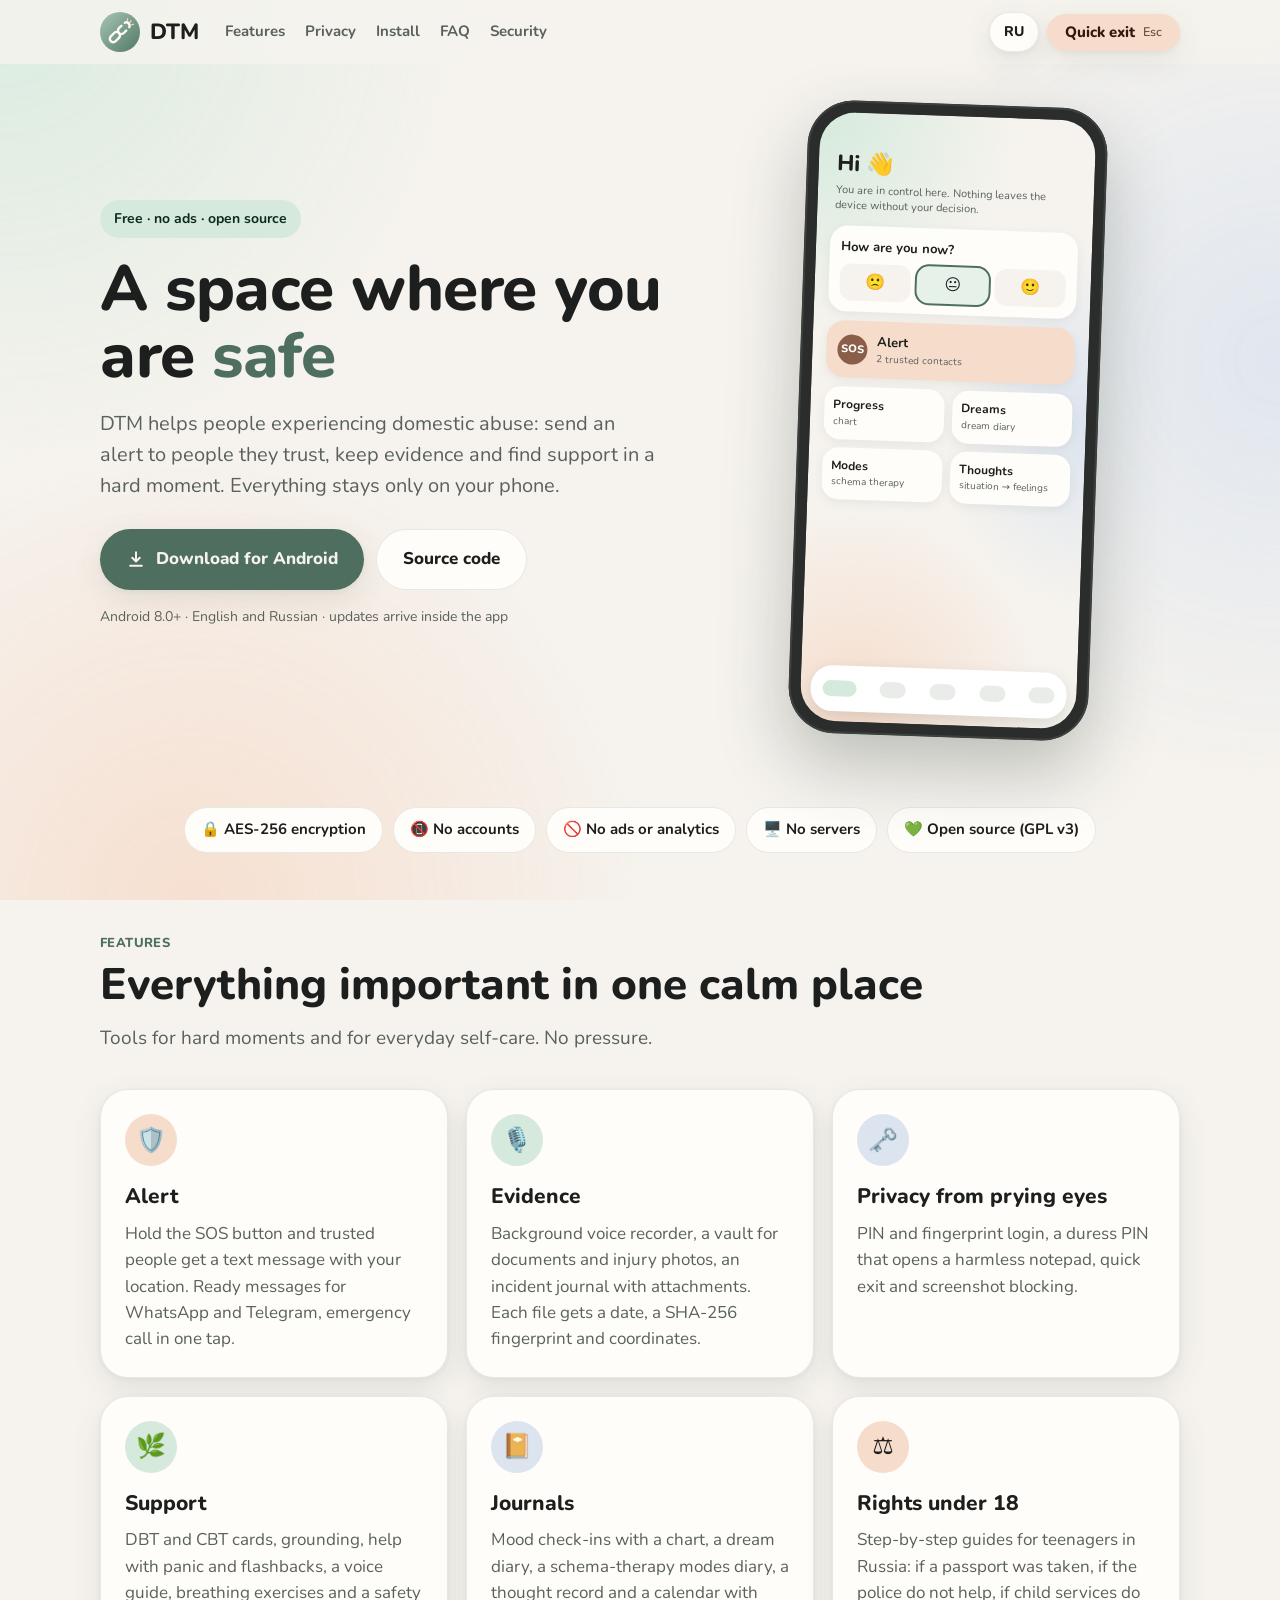
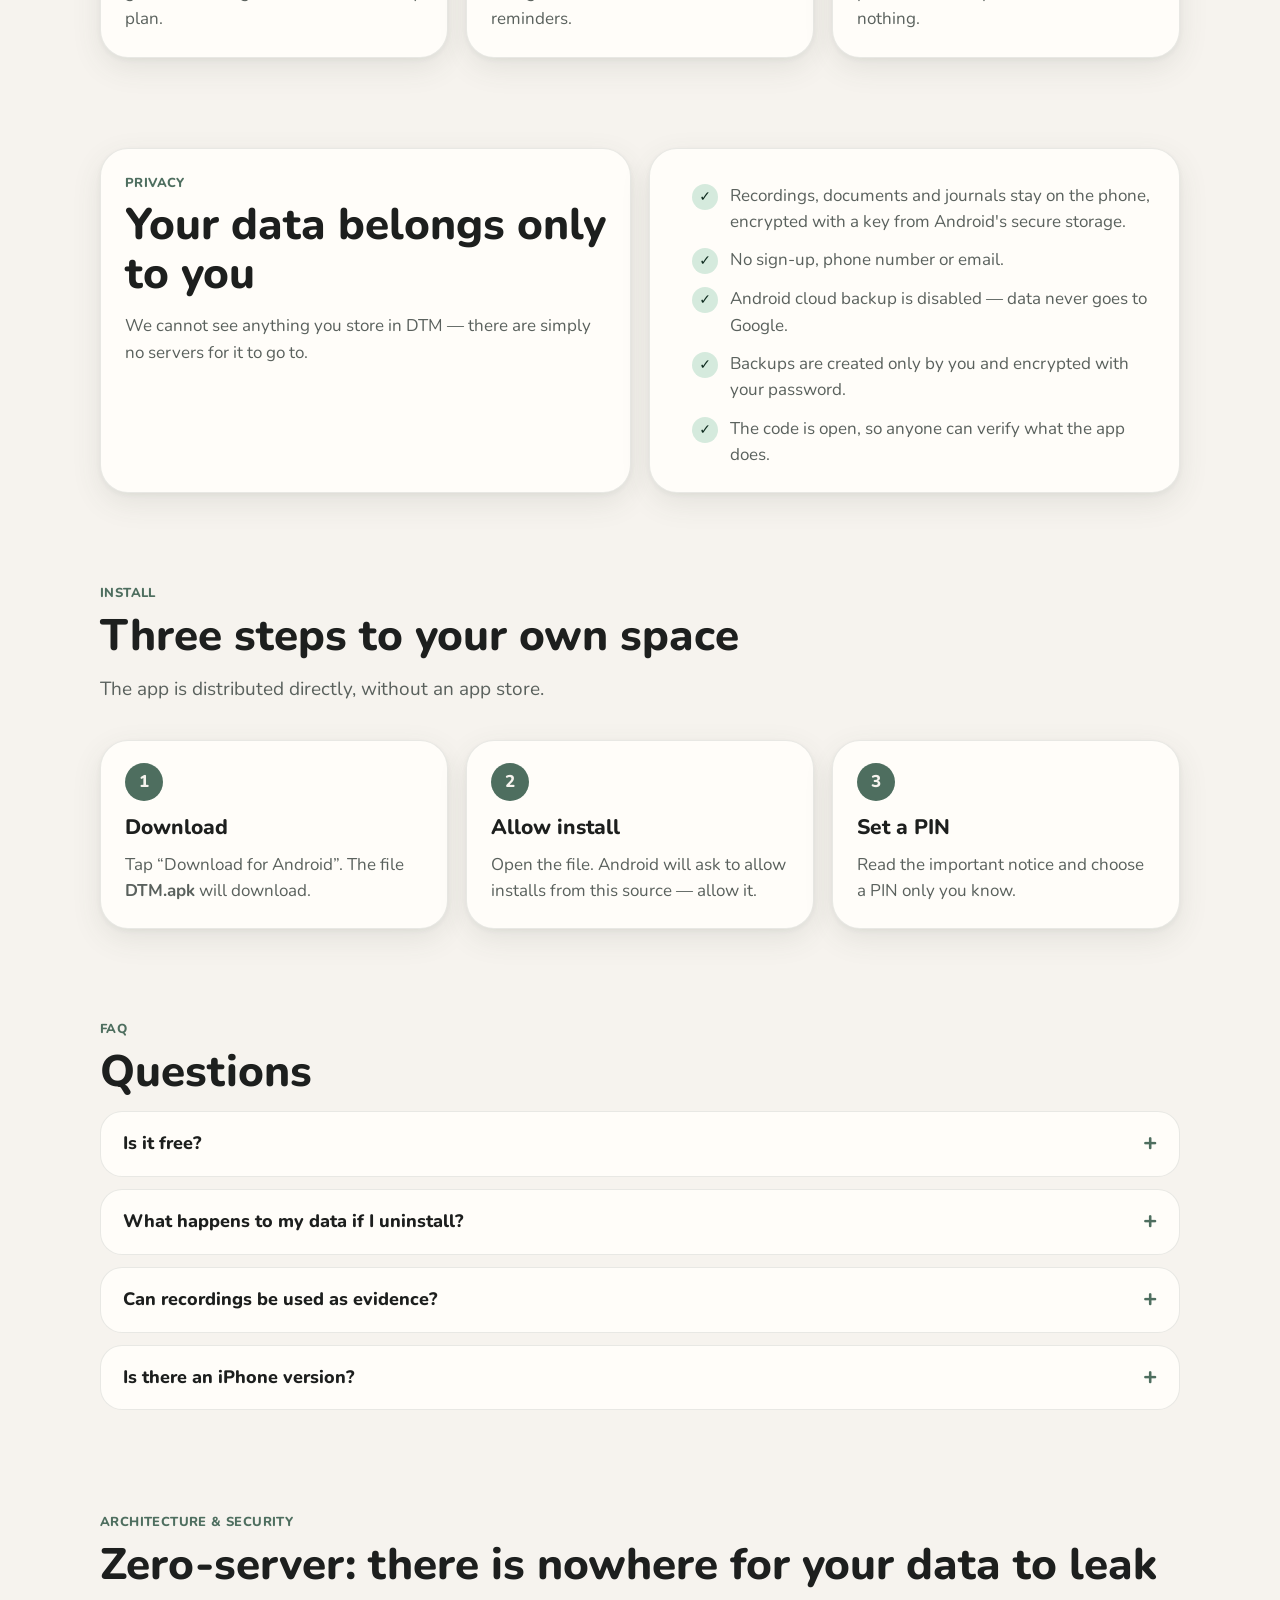
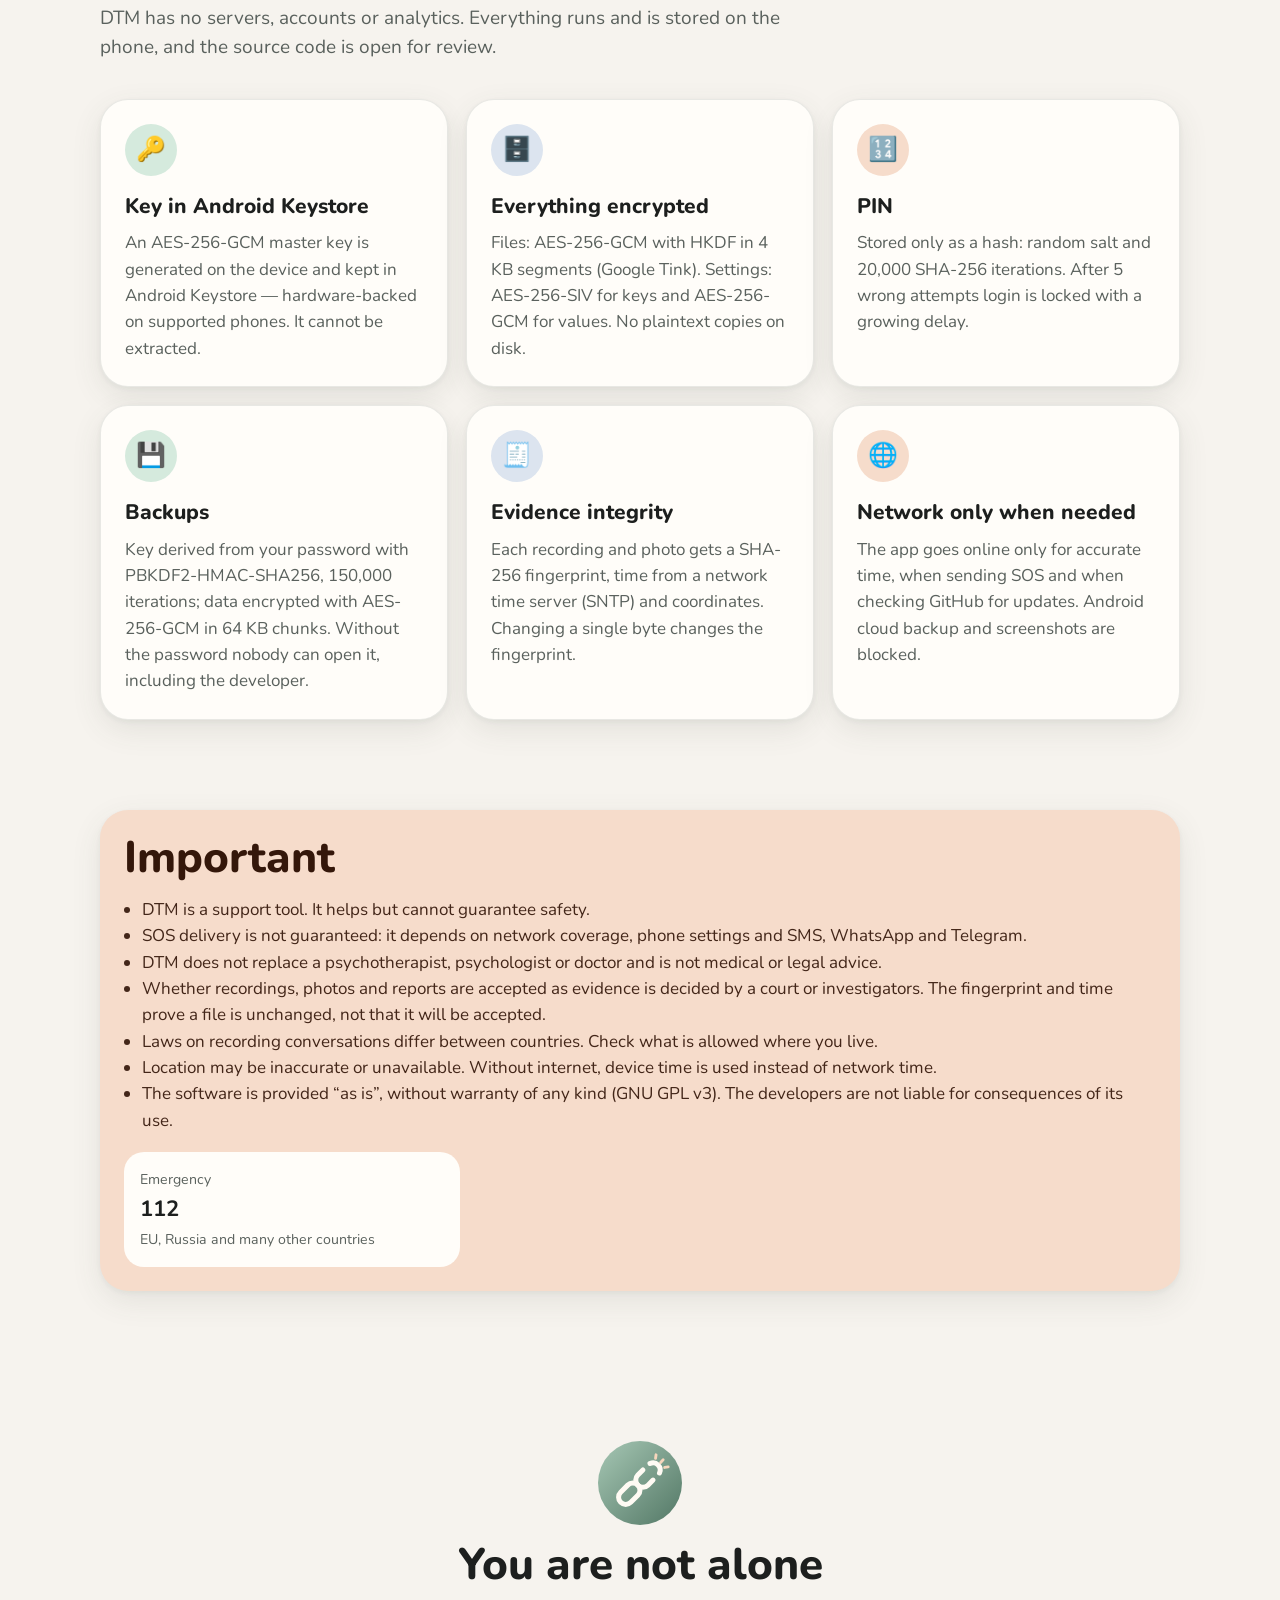
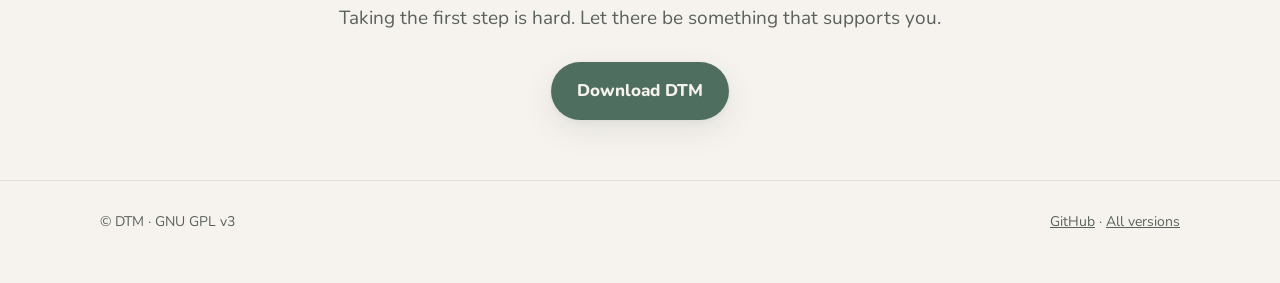
==== commit 9e00dec1: "Медитации, шум, руминации, прощение себя, выбор языка, мобильная шапка сайта" ====
--- a/docs/en.html
+++ b/docs/en.html
@@ -18,11 +18,6 @@
 </head>
 <body>
 
-<div class="topright">
-  <a class="langsw" href="index.html" hreflang="ru">RU</a>
-  <button class="exit" id="exit" type="button">Quick exit <small>Esc</small></button>
-</div>
-
 <header class="top">
   <div class="wrap nav">
     <a class="brand" href="#"><img src="logo.svg" alt=""> DTM</a>
@@ -33,6 +28,10 @@
       <a href="#faq">FAQ</a>
       <a href="#arch">Security</a>
     </nav>
+    <div class="topright">
+  <a class="langsw" href="index.html" hreflang="ru">RU</a>
+  <button class="exit" id="exit" type="button">Quick exit <small>Esc</small></button>
+</div>
   </div>
 </header>
 
--- a/docs/style.css
+++ b/docs/style.css
@@ -193,3 +193,12 @@
   .lang button.on { background: var(--sage); color: var(--bg); }
 .topright{position:fixed;top:14px;right:14px;z-index:50;display:flex;gap:8px;align-items:center}.topright .exit{position:static}.langsw{color:var(--ink);box-shadow:var(--shadow);text-decoration:none;font-weight:800;font-size:14px;padding:8px 14px;border-radius:999px;background:var(--card);border:1px solid var(--line)}
 .nav nav{margin-left:24px}
+html,body{overflow-x:clip;max-width:100%}
+header.top{position:sticky;top:0;z-index:40;background:color-mix(in srgb,var(--bg) 82%,transparent);-webkit-backdrop-filter:blur(14px);backdrop-filter:blur(14px);padding:12px 0}
+.nav{padding-right:20px !important;gap:18px}
+.topright{position:static;margin-left:auto;flex:none}
+.nav nav{margin-left:8px}
+@media (max-width:860px){.nav nav{display:none}}
+@media (max-width:520px){.phone{transform:none;width:min(300px,100%)}.brand{font-size:20px}.brand img{width:34px;height:34px}.topright{gap:6px}.langsw{padding:8px 11px}}@media (max-width:520px){.wrap{padding:0 16px}.nav{gap:10px}.topright .exit{padding:9px 13px;font-size:14px}.topright .exit small{display:none}.langsw{padding:8px 10px;font-size:13px}.brand{gap:8px}}
+.nav{min-width:0}.brand{flex:none}
+@media (max-width:520px){.nav{padding-right:16px !important}}
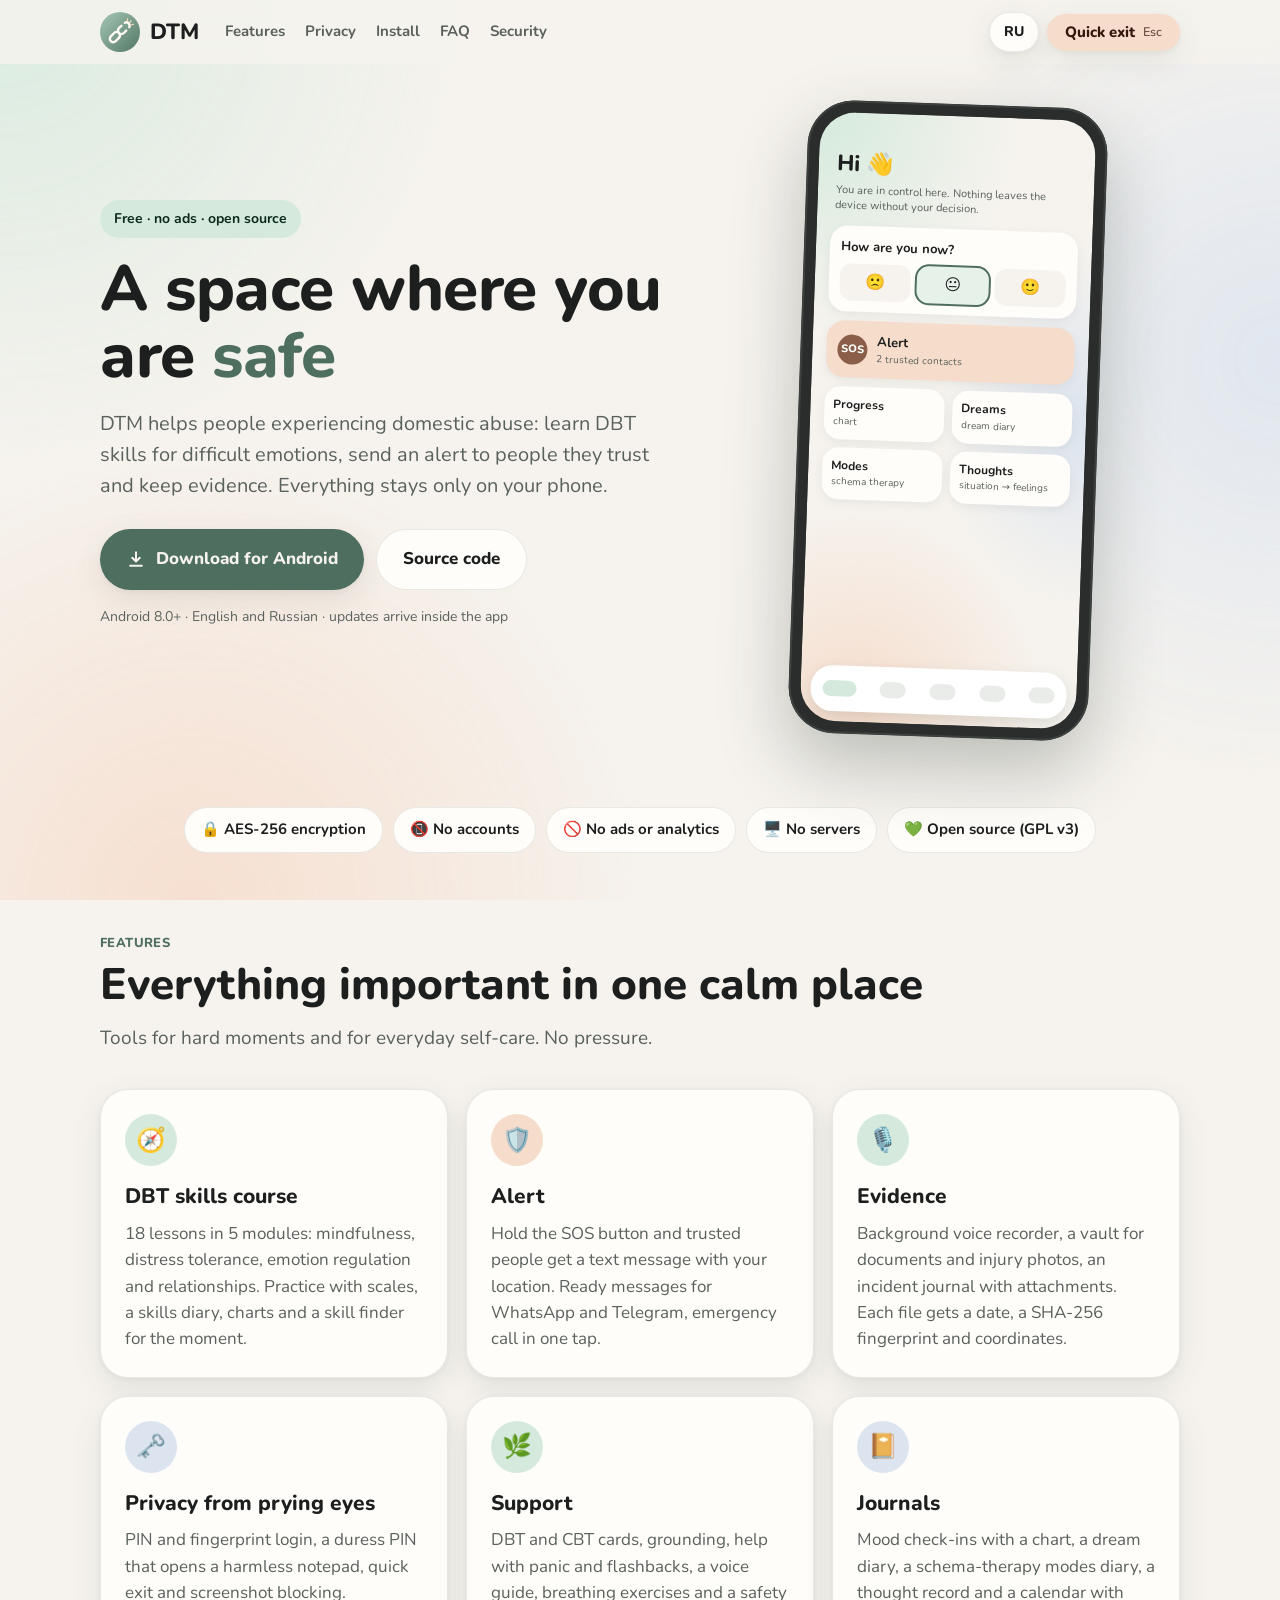
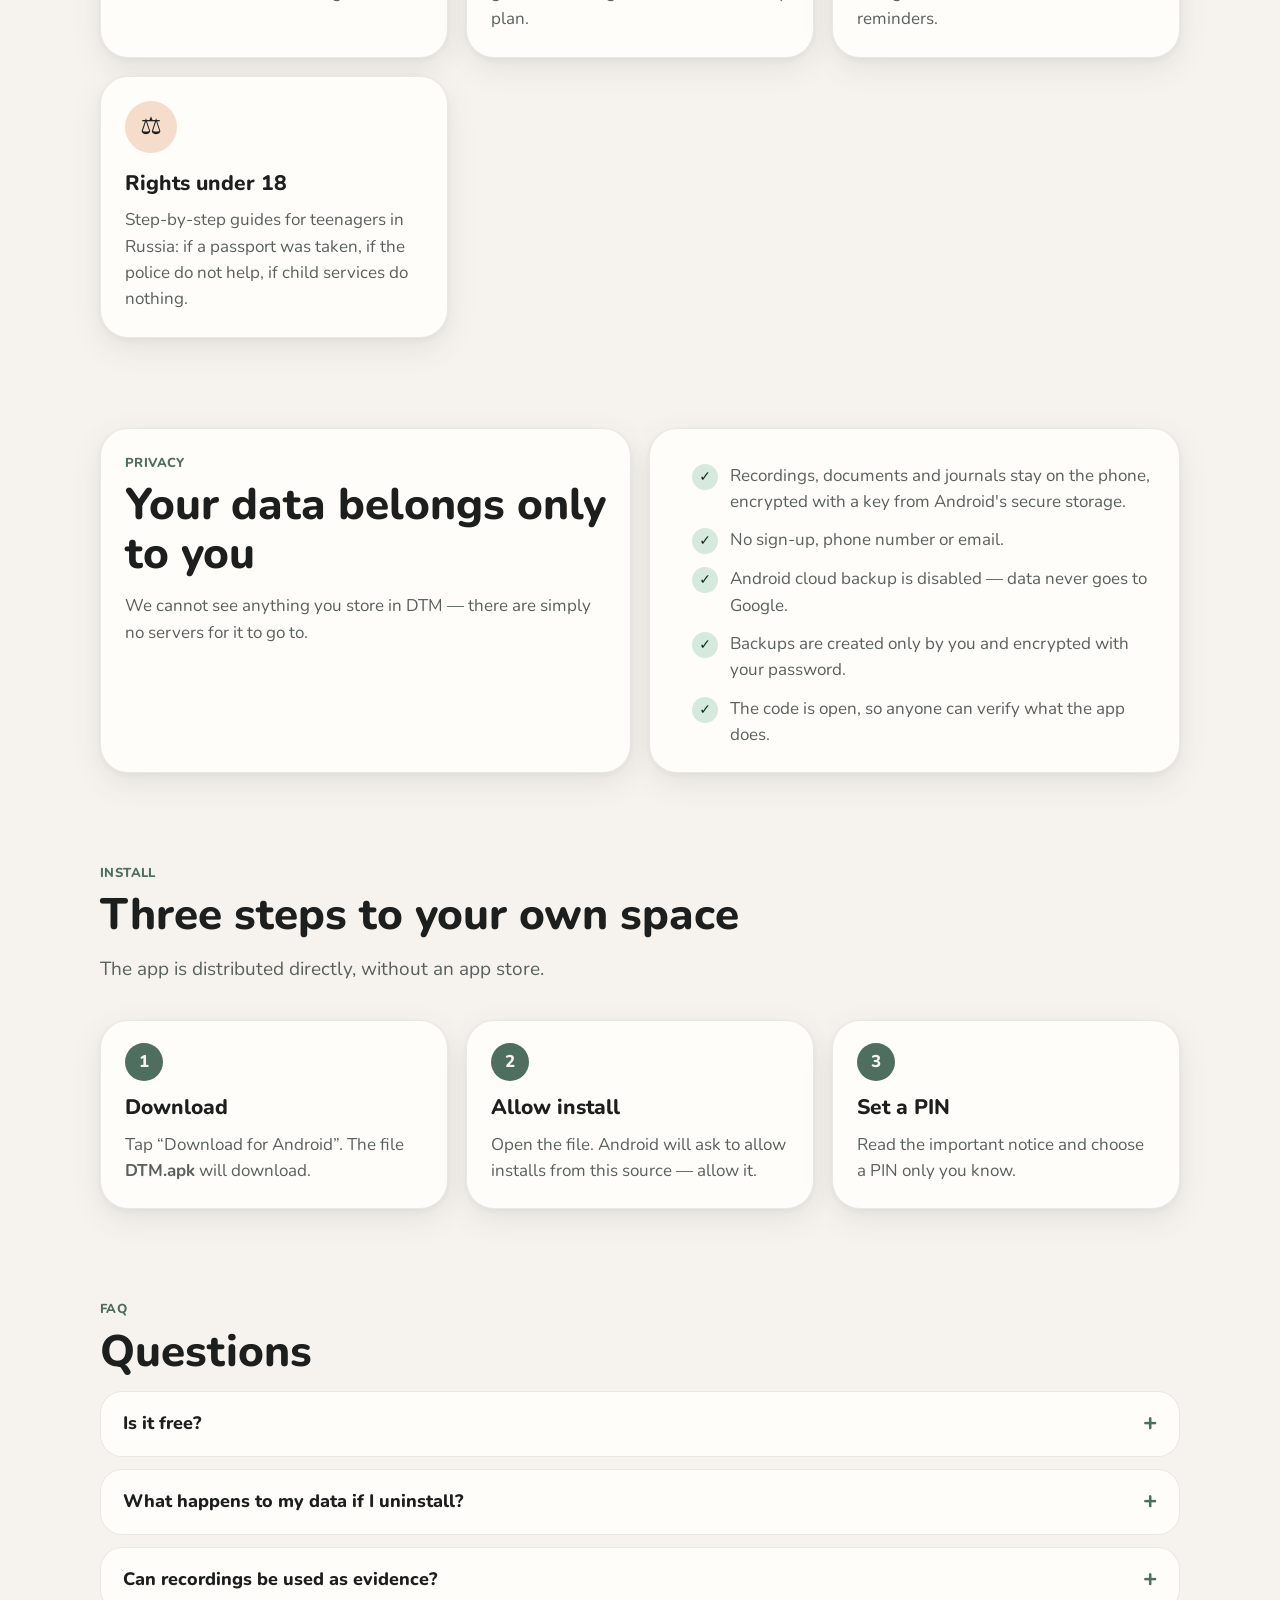
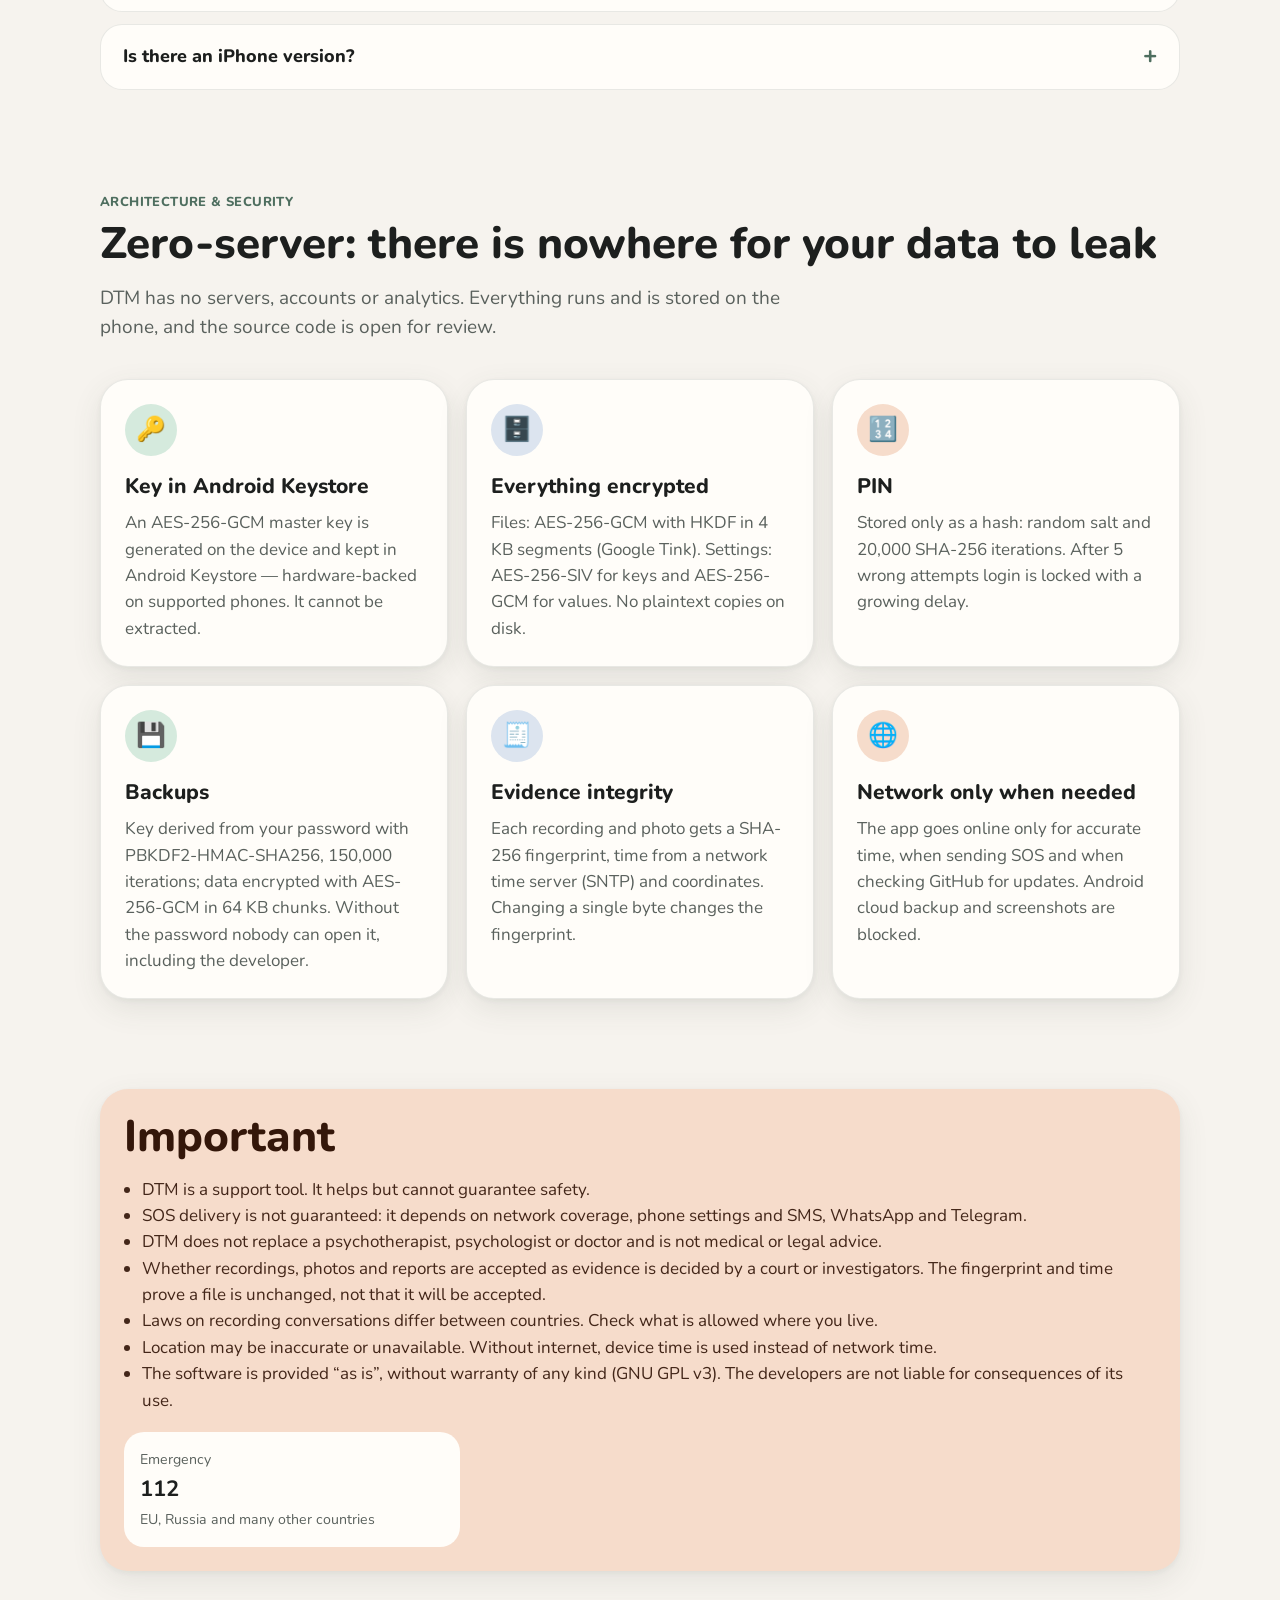
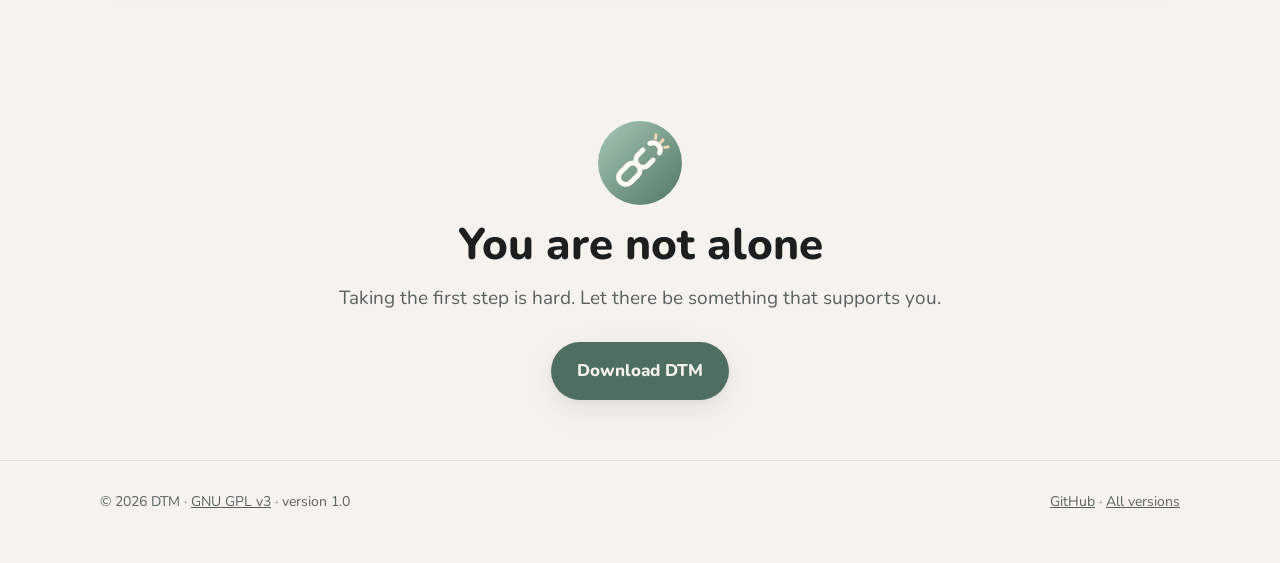
==== commit ad5b3611: "Релиз 1.0: первая настройка, подбор навыка, копирайты, сайт" ====
--- a/docs/en.html
+++ b/docs/en.html
@@ -40,7 +40,7 @@
     <div>
       <span class="pill">Free · no ads · open source</span>
       <h1>A space where you are <em>safe</em></h1>
-      <p class="lead">DTM helps people experiencing domestic abuse: send an alert to people they trust, keep evidence and find support in a hard moment. Everything stays only on your phone.</p>
+      <p class="lead">DTM helps people experiencing domestic abuse: learn DBT skills for difficult emotions, send an alert to people they trust and keep evidence. Everything stays only on your phone.</p>
       <div class="cta">
         <a class="btn btn-primary" href="https://github.com/nikaminow/DTM/releases/latest/download/DTM.apk">
           <svg viewBox="0 0 24 24" fill="none" stroke="currentColor" stroke-width="2.4" stroke-linecap="round" stroke-linejoin="round"><path d="M12 4v11m0 0-4.5-4.5M12 15l4.5-4.5M5 20h14"/></svg>
@@ -82,6 +82,8 @@
     <h2>Everything important in one calm place</h2>
     <p class="section-lead">Tools for hard moments and for everyday self-care. No pressure.</p>
     <div class="grid">
+      <article class="card reveal"><div class="ico sage">🧭</div><h3>DBT skills course</h3>
+        <p>18 lessons in 5 modules: mindfulness, distress tolerance, emotion regulation and relationships. Practice with scales, a skills diary, charts and a skill finder for the moment.</p></article>
       <article class="card reveal"><div class="ico clay">🛡️</div><h3>Alert</h3>
         <p>Hold the SOS button and trusted people get a text message with your location. Ready messages for WhatsApp and Telegram, emergency call in one tap.</p></article>
       <article class="card reveal"><div class="ico sage">🎙️</div><h3>Evidence</h3>
@@ -184,7 +186,7 @@
 
 <footer>
   <div class="wrap row">
-    <span>© DTM · GNU GPL v3</span>
+    <span>© 2026 DTM · <a href="https://github.com/nikaminow/DTM/blob/main/LICENSE">GNU GPL v3</a> · version 1.0</span>
     <span><a href="https://github.com/nikaminow/DTM">GitHub</a> · <a href="https://github.com/nikaminow/DTM/releases">All versions</a></span>
   </div>
 </footer>
